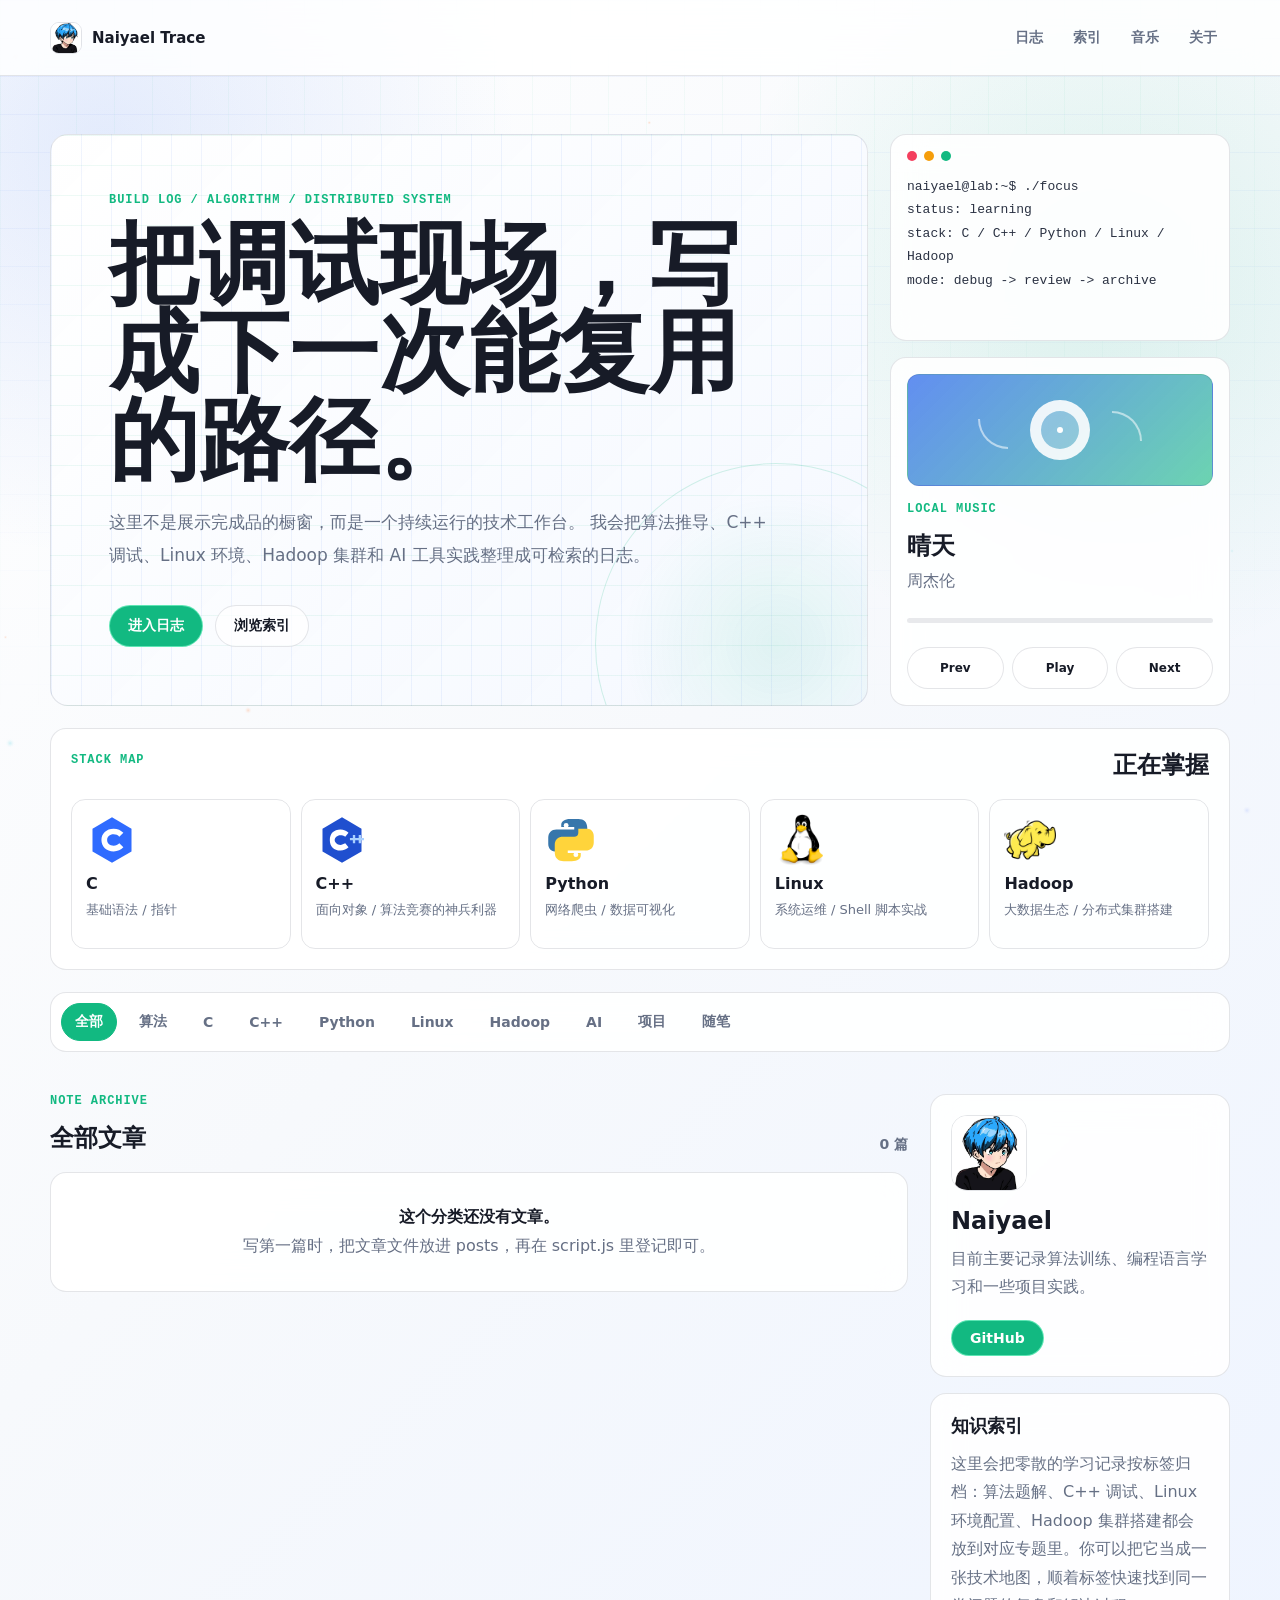
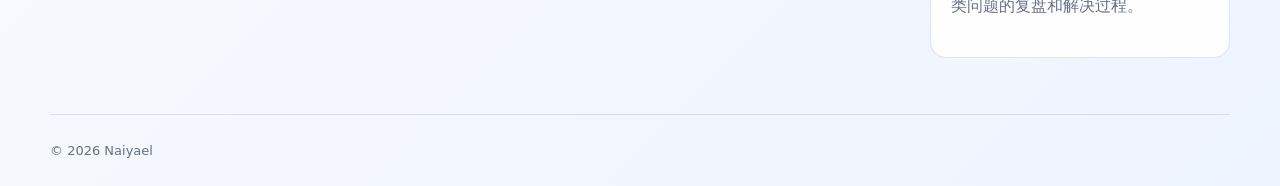
==== index.html @ a2247d0c "fix music player and restore icons" ====
<!doctype html>
<html lang="zh-CN">
  <head>
    <meta charset="UTF-8" />
    <meta name="viewport" content="width=device-width, initial-scale=1.0" />
    <meta
      name="description"
      content="Naiyael 的个人技术博客，记录算法、编程语言、AI 学习和项目实践。"
    />
    <title>Naiyael Trace | 算法与工程日志</title>
    <link
      rel="icon"
      type="image/svg+xml"
      href="data:image/svg+xml,%3Csvg xmlns='http://www.w3.org/2000/svg' viewBox='0 0 64 64'%3E%3Crect width='64' height='64' rx='14' fill='%230b1020'/%3E%3Ctext x='11' y='42' font-family='Consolas,monospace' font-size='28' font-weight='800' fill='%237cf7c8'%3E%26gt;_%3C/text%3E%3C/svg%3E"
    />
    <link rel="stylesheet" href="styles.css" />
  </head>
  <body>
    <canvas id="particle-canvas" aria-hidden="true"></canvas>

    <header class="site-header">
      <a class="brand" href="#" aria-label="回到首页">
        <img class="brand-avatar" src="assets/avatar.jpg" alt="Naiyael 头像" />
        <span>Naiyael Trace</span>
      </a>
      <nav class="site-nav" aria-label="主导航">
        <a href="#posts">日志</a>
        <a href="#topics">索引</a>
        <a href="#music">音乐</a>
        <a href="#about">关于</a>
      </nav>
    </header>

    <main class="page-shell">
      <section class="hero-lab" aria-labelledby="hero-title">
        <div class="hero-copy">
          <p class="eyebrow">BUILD LOG / ALGORITHM / DISTRIBUTED SYSTEM</p>
          <h1 id="hero-title">把调试现场，写成下一次能复用的路径。</h1>
          <p>
            这里不是展示完成品的橱窗，而是一个持续运行的技术工作台。
            我会把算法推导、C++ 调试、Linux 环境、Hadoop 集群和 AI 工具实践整理成可检索的日志。
          </p>
          <div class="hero-actions">
            <a href="#posts">进入日志</a>
            <a href="#topics">浏览索引</a>
          </div>
        </div>

        <aside class="hero-widgets" aria-label="首页控制台">
          <section class="terminal-card" aria-label="系统状态">
            <div class="terminal-bar">
              <span></span><span></span><span></span>
            </div>
            <pre><code>naiyael@lab:~$ ./focus
status: learning
stack: C / C++ / Python / Linux / Hadoop
mode: debug -&gt; review -&gt; archive</code></pre>
          </section>

          <section class="music-card" id="music" aria-labelledby="music-title">
            <div class="music-cover">
              <span class="disc"></span>
              <span class="wave wave-a"></span>
              <span class="wave wave-b"></span>
            </div>
            <div class="music-info">
              <p class="eyebrow">Local Music</p>
              <h2 id="music-title">还没有添加音乐</h2>
              <p id="music-artist">把 mp3 放进 music 文件夹后就能播放。</p>
            </div>
            <div class="music-progress" aria-hidden="true">
              <span id="music-progress-bar"></span>
            </div>
            <div class="music-controls" aria-label="音乐控制">
              <button type="button" id="prev-track" aria-label="上一首">Prev</button>
              <button type="button" id="toggle-play" aria-label="播放或暂停">Play</button>
              <button type="button" id="next-track" aria-label="下一首">Next</button>
            </div>
            <audio id="audio-player" preload="metadata"></audio>
          </section>
        </aside>
      </section>

      <section class="skill-panel" aria-label="正在掌握的技术栈">
        <div class="section-heading">
          <p class="eyebrow">STACK MAP</p>
          <h2>正在掌握</h2>
        </div>
        <div class="skill-grid">
          <article>
            <img src="assets/icons/c.svg" alt="" />
            <strong>C</strong>
            <span>基础语法 / 指针</span>
          </article>
          <article>
            <img src="assets/icons/cpp.svg" alt="" />
            <strong>C++</strong>
            <span>面向对象 / 算法竞赛的神兵利器</span>
          </article>
          <article>
            <img src="assets/icons/python.svg" alt="" />
            <strong>Python</strong>
            <span>网络爬虫 / 数据可视化</span>
          </article>
          <article>
            <img src="assets/icons/linux.png" alt="" />
            <strong>Linux</strong>
            <span>系统运维 / Shell 脚本实战</span>
          </article>
          <article>
            <img src="assets/icons/hadoop.png" alt="" />
            <strong>Hadoop</strong>
            <span>大数据生态 / 分布式集群搭建</span>
          </article>
        </div>
      </section>

      <section class="topic-strip" id="topics" aria-label="文章分类">
        <button class="topic-pill is-active" type="button" data-filter="all">全部</button>
        <button class="topic-pill" type="button" data-filter="算法">算法</button>
        <button class="topic-pill" type="button" data-filter="C">C</button>
        <button class="topic-pill" type="button" data-filter="C++">C++</button>
        <button class="topic-pill" type="button" data-filter="Python">Python</button>
        <button class="topic-pill" type="button" data-filter="Linux">Linux</button>
        <button class="topic-pill" type="button" data-filter="Hadoop">Hadoop</button>
        <button class="topic-pill" type="button" data-filter="AI">AI</button>
        <button class="topic-pill" type="button" data-filter="项目">项目</button>
        <button class="topic-pill" type="button" data-filter="随笔">随笔</button>
      </section>

      <div class="content-layout">
        <section class="post-section" id="posts" aria-labelledby="posts-title">
          <div class="section-title">
            <div>
              <p class="eyebrow">NOTE ARCHIVE</p>
              <h2 id="posts-title">全部文章</h2>
            </div>
            <span id="post-count">0 篇</span>
          </div>

          <div class="post-grid" id="post-grid"></div>
          <div class="empty-state" id="empty-state" hidden>
            <strong>这个分类还没有文章。</strong>
            <span>写第一篇时，把文章文件放进 posts，再在 script.js 里登记即可。</span>
          </div>
        </section>

        <aside class="sidebar" id="about">
          <section class="profile-card">
            <img class="avatar" src="assets/avatar.jpg" alt="Naiyael 头像" />
            <h2>Naiyael</h2>
            <p>目前主要记录算法训练、编程语言学习和一些项目实践。</p>
            <a href="https://github.com/Naiyael" target="_blank" rel="noreferrer">GitHub</a>
          </section>

          <section class="side-card">
            <h2>知识索引</h2>
            <p>这里会把零散的学习记录按标签归档：算法题解、C++ 调试、Linux 环境配置、Hadoop 集群搭建都会放到对应专题里。你可以把它当成一张技术地图，顺着标签快速找到同一类问题的复盘和解决过程。</p>
          </section>
        </aside>
      </div>
    </main>

    <footer class="site-footer">
      <span>© 2026 Naiyael</span>
    </footer>

    <script src="script.js"></script>
  </body>
</html>
---- styles.css ----
:root {
  color-scheme: light;
  --bg: #f7f9fc;
  --panel: rgba(255, 255, 255, 0.9);
  --panel-2: #ffffff;
  --text: #171b27;
  --muted: #667085;
  --line: rgba(34, 45, 68, 0.12);
  --green: #12b981;
  --blue: #2563eb;
  --orange: #f59e0b;
  --rose: #f43f5e;
  font-family: Inter, ui-sans-serif, system-ui, -apple-system, BlinkMacSystemFont, "Segoe UI", "Microsoft YaHei", sans-serif;
}

* { box-sizing: border-box; }
html { scroll-behavior: smooth; }

body {
  min-height: 100vh;
  margin: 0;
  color: var(--text);
  background: radial-gradient(circle at 8% 8%, rgba(37, 99, 235, 0.12), transparent 26rem), radial-gradient(circle at 86% 16%, rgba(18, 185, 129, 0.12), transparent 24rem), linear-gradient(135deg, #ffffff 0%, #f7f9fc 46%, #eef4ff 100%);
  overflow-x: hidden;
}

body::before {
  position: fixed;
  inset: 0;
  z-index: -2;
  content: "";
  background-image: linear-gradient(rgba(37, 99, 235, 0.055) 1px, transparent 1px), linear-gradient(90deg, rgba(18, 185, 129, 0.045) 1px, transparent 1px);
  background-size: 38px 38px;
  mask-image: linear-gradient(to bottom, #000, transparent 82%);
  pointer-events: none;
}

a { color: inherit; text-decoration: none; }
button { font: inherit; }

#particle-canvas {
  position: fixed; inset: 0; z-index: -1; width: 100%; height: 100%;
  pointer-events: none; opacity: 0.55;
}

.page-shell, .site-footer { width: min(1180px, calc(100% - 32px)); margin-inline: auto; }

.site-header {
  position: sticky; top: 0; z-index: 10; display: flex; min-height: 76px;
  align-items: center; justify-content: space-between; width: 100%;
  padding-inline: max(16px, calc((100vw - 1180px) / 2));
  border-bottom: 1px solid var(--line);
  background: rgba(255, 255, 255, 0.82); backdrop-filter: blur(18px);
}

.brand, .site-nav { display: flex; align-items: center; }
.brand { gap: 10px; color: var(--text); font-size: 15px; font-weight: 800; }
.brand-avatar { width: 32px; height: 32px; border: 1px solid var(--line); border-radius: 9px; object-fit: cover; }
.site-nav { gap: 4px; }
.site-nav a {
  border: 1px solid transparent; border-radius: 999px; padding: 8px 12px;
  color: var(--muted); font-size: 14px; font-weight: 700;
}
.site-nav a:hover { color: var(--text); border-color: var(--line); background: rgba(37, 99, 235, 0.06); }

.hero-lab {
  display: grid; grid-template-columns: minmax(0, 1fr) 340px; gap: 22px;
  align-items: stretch; padding-top: 58px;
}

.hero-copy {
  position: relative; min-height: 520px; border: 1px solid var(--line);
  border-radius: 18px; padding: 58px; overflow: hidden;
  background: linear-gradient(rgba(18, 185, 129, 0.075) 1px, transparent 1px), linear-gradient(90deg, rgba(37, 99, 235, 0.065) 1px, transparent 1px), linear-gradient(135deg, rgba(255, 255, 255, 0.98), rgba(244, 248, 255, 0.94));
  background-size: 30px 30px, 30px 30px, auto;
}

.hero-copy::after {
  position: absolute; right: -90px; bottom: -120px; width: 360px; height: 360px;
  content: ""; border: 1px solid rgba(18, 185, 129, 0.18); border-radius: 50%;
  background: radial-gradient(circle, rgba(18, 185, 129, 0.1), transparent 60%);
}
.hero-copy > * { position: relative; z-index: 1; }

.eyebrow, .section-kicker {
  margin: 0 0 14px; color: var(--green);
  font-family: "SFMono-Regular", Consolas, "Liberation Mono", monospace;
  font-size: 12px; font-weight: 800; letter-spacing: 0.08em; text-transform: uppercase;
}

h1, h2, h3, p { margin-top: 0; }

h1 {
  max-width: 760px; margin-bottom: 22px; font-size: clamp(48px, 7vw, 90px);
  font-weight: 900; line-height: 0.98; letter-spacing: 0;
}
h2 { margin-bottom: 0; font-size: 24px; font-weight: 850; }
h3 { margin-bottom: 10px; font-size: 20px; }

.hero-copy p:not(.eyebrow) { max-width: 680px; color: var(--muted); font-size: 17px; line-height: 1.9; }

.hero-actions { display: flex; flex-wrap: wrap; gap: 12px; margin-top: 34px; }

.hero-actions a, .profile-card a, .read-link {
  display: inline-flex; min-height: 42px; align-items: center; justify-content: center;
  border: 1px solid rgba(124, 247, 200, 0.72); border-radius: 999px; padding: 0 18px;
  color: #ffffff; background: var(--green); font-size: 14px; font-weight: 900;
}
.hero-actions a + a { color: var(--text); border-color: var(--line); background: rgba(255, 255, 255, 0.72); }

.hero-widgets { display: grid; gap: 16px; }

.terminal-card, .music-card, .skill-panel, .topic-strip, .profile-card, .side-card, .post-card, .empty-state {
  border: 1px solid var(--line); border-radius: 16px; background: var(--panel); backdrop-filter: blur(16px);
}

.terminal-card { padding: 16px; }
.terminal-bar { display: flex; gap: 7px; margin-bottom: 14px; }
.terminal-bar span { width: 10px; height: 10px; border-radius: 50%; background: var(--rose); }
.terminal-bar span:nth-child(2) { background: var(--orange); }
.terminal-bar span:nth-child(3) { background: var(--green); }
.terminal-card pre { margin: 0; color: #2a3142; font-family: "SFMono-Regular", Consolas, "Liberation Mono", monospace; font-size: 13px; line-height: 1.8; white-space: pre-wrap; }

.music-card { display: grid; padding: 16px; }
.music-cover {
  position: relative; display: grid; min-height: 104px; place-items: center;
  border: 1px solid var(--line); border-radius: 12px; overflow: hidden;
  background: linear-gradient(135deg, rgba(37, 99, 235, 0.72), rgba(18, 185, 129, 0.62)), linear-gradient(rgba(255, 255, 255, 0.18) 1px, transparent 1px), linear-gradient(90deg, rgba(255, 255, 255, 0.18) 1px, transparent 1px);
  background-size: auto, 20px 20px, 20px 20px;
}
.disc { position: relative; width: 60px; height: 60px; border: 11px solid rgba(255, 255, 255, 0.86); border-radius: 50%; background: rgba(255, 255, 255, 0.26); }
.disc::after { position: absolute; inset: 16px; content: ""; border-radius: 50%; background: #fff; }
.wave { position: absolute; width: 30px; height: 30px; border: 2px solid rgba(255, 255, 255, 0.54); border-left: 0; border-bottom: 0; border-radius: 0 30px 0 0; }
.wave-a { right: 70px; top: 36px; }
.wave-b { left: 70px; bottom: 36px; transform: rotate(180deg); }
.music-info { padding-top: 16px; }
.music-info h2 { margin-bottom: 6px; }
.music-info p:last-child { margin-bottom: 0; color: var(--muted); line-height: 1.65; }
.music-progress { height: 5px; margin: 16px 0; border-radius: 999px; background: rgba(34, 45, 68, 0.1); overflow: hidden; }
.music-progress span { display: block; width: 0; height: 100%; border-radius: inherit; background: var(--green); }
.music-controls { display: grid; grid-template-columns: repeat(3, 1fr); gap: 8px; }
.music-controls button { min-height: 34px; border: 1px solid var(--line); border-radius: 999px; color: var(--text); background: rgba(255, 255, 255, 0.75); cursor: pointer; font-size: 12px; font-weight: 800; }
.music-controls button:hover:not(:disabled) { border-color: var(--green); }
.music-controls button:disabled { cursor: not-allowed; opacity: 0.42; }

.skill-panel { margin-top: 22px; padding: 20px; }
.section-heading, .section-title { display: flex; align-items: end; justify-content: space-between; gap: 16px; margin-bottom: 18px; }
.skill-grid { display: grid; grid-template-columns: repeat(5, minmax(0, 1fr)); gap: 10px; }
.skill-grid article { display: grid; min-height: 150px; grid-template-rows: 52px auto 1fr; gap: 8px; border: 1px solid var(--line); border-radius: 14px; padding: 14px; background: rgba(255, 255, 255, 0.78); }
.skill-grid img { width: 52px; height: 52px; object-fit: contain; }
.skill-grid strong { font-size: 16px; }
.skill-grid span { color: var(--muted); font-size: 13px; line-height: 1.45; }

.topic-strip { display: flex; gap: 8px; align-items: center; margin-top: 22px; padding: 10px; overflow-x: auto; }
.topic-pill { flex: 0 0 auto; border: 1px solid transparent; border-radius: 999px; padding: 9px 13px; color: var(--muted); background: transparent; cursor: pointer; font-size: 14px; font-weight: 800; }
.topic-pill:hover { color: var(--text); border-color: var(--line); }
.topic-pill.is-active { color: #ffffff; border-color: var(--green); background: var(--green); }

.content-layout { display: grid; grid-template-columns: minmax(0, 1fr) 300px; gap: 22px; align-items: start; margin-top: 42px; }
.section-title span { color: var(--muted); font-size: 14px; font-weight: 700; }
.post-grid { display: grid; grid-template-columns: repeat(2, minmax(0, 1fr)); gap: 16px; }
.post-card { overflow: hidden; }
.post-cover { min-height: 156px; border-bottom: 1px solid var(--line); padding: 20px; color: #fff; background: linear-gradient(135deg, rgba(8, 10, 18, 0.14), rgba(8, 10, 18, 0.48)), var(--cover); }
.post-cover span { display: inline-flex; border: 1px solid rgba(255, 255, 255, 0.34); border-radius: 999px; padding: 5px 9px; background: rgba(0, 0, 0, 0.24); font-size: 12px; font-weight: 800; }
.post-body { padding: 20px; }
.post-meta { display: flex; flex-wrap: wrap; gap: 8px 12px; margin-bottom: 10px; color: var(--muted); font-size: 12px; font-weight: 700; }
.post-body p { margin-bottom: 16px; color: var(--muted); line-height: 1.75; }
.tag-list { display: flex; flex-wrap: wrap; gap: 6px; }
.tag { border: 1px solid var(--line); border-radius: 999px; padding: 4px 8px; color: #384154; background: rgba(255, 255, 255, 0.78); font-size: 12px; font-weight: 700; }
.read-link { min-height: 34px; margin-top: 16px; font-size: 13px; }
.empty-state { display: grid; gap: 8px; padding: 34px; color: var(--muted); text-align: center; }
.empty-state strong { color: var(--text); }

.sidebar { display: grid; gap: 16px; position: sticky; top: 92px; }
.profile-card, .side-card { padding: 20px; }
.profile-card { display: grid; justify-items: start; text-align: left; }
.avatar { width: 76px; height: 76px; margin-bottom: 16px; border: 1px solid var(--line); border-radius: 16px; object-fit: cover; }
.profile-card h2 { margin-bottom: 10px; }
.profile-card p, .side-card p { color: var(--muted); line-height: 1.78; }
.profile-card a { min-height: 36px; margin-top: 2px; }
.side-card h2 { margin-bottom: 12px; font-size: 18px; }

<<<<<<< Updated upstream
.wave {
  position: absolute;
  width: 30px;
  height: 30px;
  border: 2px solid rgba(255, 255, 255, 0.54);
  border-left: 0;
  border-bottom: 0;
  border-radius: 0 30px 0 0;
}

.wave-a {
  right: 70px;
  top: 36px;
}

.wave-b {
  left: 70px;
  bottom: 36px;
  transform: rotate(180deg);
}

.music-info {
  padding-top: 16px;
}

.music-info h2 {
  margin-bottom: 6px;
}

.music-info p:last-child {
  margin-bottom: 0;
  color: var(--muted);
  line-height: 1.65;
}

.music-progress {
  height: 5px;
  margin: 16px 0;
  border-radius: 999px;
  background: rgba(34, 45, 68, 0.1);
  overflow: hidden;
}

.music-progress span {
  display: block;
  width: 0;
  height: 100%;
  border-radius: inherit;
  background: var(--green);
}

.music-controls {
  display: grid;
  grid-template-columns: repeat(3, 1fr);
  gap: 8px;
}

.music-controls button {
  min-height: 34px;
  border: 1px solid var(--line);
  border-radius: 999px;
  color: var(--text);
  background: rgba(255, 255, 255, 0.75);
  cursor: pointer;
  font-size: 12px;
  font-weight: 800;
}

.music-controls button:hover:not(:disabled) {
  border-color: var(--green);
  background: rgba(18, 185, 129, 0.08);
}

.music-controls button:disabled {
  cursor: not-allowed;
  opacity: 0.42;
}

.skill-panel {
  margin-top: 22px;
  padding: 20px;
}

.section-heading,
.section-title {
  display: flex;
  align-items: end;
  justify-content: space-between;
  gap: 16px;
  margin-bottom: 18px;
}

.skill-grid {
  display: grid;
  grid-template-columns: repeat(5, minmax(0, 1fr));
  gap: 10px;
}

.skill-grid article {
  display: grid;
  min-height: 150px;
  grid-template-rows: 52px auto 1fr;
  gap: 8px;
  border: 1px solid var(--line);
  border-radius: 14px;
  padding: 14px;
  background: var(--post-bg);
  transition: transform 0.25s ease, box-shadow 0.25s ease, background 0.35s ease;
}

.skill-grid article:hover {
  transform: translateY(-3px);
  box-shadow: 0 6px 20px rgba(0, 0, 0, 0.08);
}

.skill-grid img {
  width: 52px;
  height: 52px;
  object-fit: contain;
}

.skill-grid strong {
  font-size: 16px;
}

.skill-grid span {
  color: var(--muted);
  font-size: 13px;
  line-height: 1.45;
}

.topic-strip {
  display: flex;
  gap: 8px;
  align-items: center;
  margin-top: 22px;
  padding: 10px;
  overflow-x: auto;
}

.topic-pill {
  flex: 0 0 auto;
  border: 1px solid transparent;
  border-radius: 999px;
  padding: 9px 13px;
  color: var(--muted);
  background: transparent;
  cursor: pointer;
  font-size: 14px;
  font-weight: 800;
}

.topic-pill:hover {
  color: var(--text);
  border-color: var(--line);
}

.topic-pill.is-active {
  color: #ffffff;
  border-color: var(--green);
  background: var(--green);
}

.content-layout {
  display: grid;
  grid-template-columns: minmax(0, 1fr) 300px;
  gap: 22px;
  align-items: start;
  margin-top: 42px;
}

.section-title span {
  color: var(--muted);
  font-size: 14px;
  font-weight: 700;
}

.post-grid {
  display: grid;
  grid-template-columns: repeat(2, minmax(0, 1fr));
  gap: 16px;
}

.post-card {
  overflow: hidden;
  transition: transform 0.3s ease, box-shadow 0.3s ease;
}

.post-card:hover {
  transform: translateY(-4px);
  box-shadow: 0 10px 30px rgba(0, 0, 0, 0.1);
}

.post-cover {
  min-height: 156px;
  border-bottom: 1px solid var(--line);
  padding: 20px;
  color: #fff;
  background:
    linear-gradient(135deg, rgba(8, 10, 18, 0.14), rgba(8, 10, 18, 0.48)),
    var(--cover);
}

.post-cover span {
  display: inline-flex;
  border: 1px solid rgba(255, 255, 255, 0.34);
  border-radius: 999px;
  padding: 5px 9px;
  background: rgba(0, 0, 0, 0.24);
  font-size: 12px;
  font-weight: 800;
}

.post-body {
  padding: 20px;
}

.post-meta {
  display: flex;
  flex-wrap: wrap;
  gap: 8px 12px;
  margin-bottom: 10px;
  color: var(--muted);
  font-size: 12px;
  font-weight: 700;
}

.post-body p {
  margin-bottom: 16px;
  color: var(--muted);
  line-height: 1.75;
}

.tag-list {
  display: flex;
  flex-wrap: wrap;
  gap: 6px;
}

.tag {
  border: 1px solid var(--line);
  border-radius: 999px;
  padding: 4px 8px;
  color: var(--tag-color);
  background: var(--post-bg);
  font-size: 12px;
  font-weight: 700;
  transition: background 0.35s ease, color 0.3s ease;
}

.read-link {
  min-height: 34px;
  margin-top: 16px;
  font-size: 13px;
}

.empty-state {
  display: grid;
  gap: 8px;
  padding: 34px;
  color: var(--muted);
  text-align: center;
}

.empty-state strong {
  color: var(--text);
}

.sidebar {
  display: grid;
  gap: 16px;
  position: sticky;
  top: 92px;
}

.profile-card,
.side-card {
  padding: 20px;
}

.profile-card {
  display: grid;
  justify-items: start;
  text-align: left;
}

.avatar {
  width: 76px;
  height: 76px;
  margin-bottom: 16px;
  border: 1px solid var(--line);
  border-radius: 16px;
  object-fit: cover;
}

.profile-card h2 {
  margin-bottom: 10px;
}

.profile-card p,
.side-card p {
  color: var(--muted);
  line-height: 1.78;
}

.profile-card a {
  min-height: 36px;
  margin-top: 2px;
}

.side-card h2 {
  margin-bottom: 12px;
  font-size: 18px;
}

.site-footer {
  border-top: 1px solid var(--line);
  margin-top: 56px;
  padding: 28px 0;
  color: var(--muted);
  font-size: 13px;
}

/* Fade-in on scroll */
.fade-section {
  opacity: 0;
  transform: translateY(24px);
  transition: opacity 0.6s ease, transform 0.6s ease;
}

.fade-section.is-visible {
  opacity: 1;
  transform: translateY(0);
}

/* Music time display */
.music-time {
  display: flex;
  justify-content: space-between;
  margin-top: 4px;
  color: var(--muted);
  font-family: "SFMono-Regular", Consolas, "Liberation Mono", monospace;
  font-size: 11px;
  font-weight: 700;
}
=======
.site-footer { border-top: 1px solid var(--line); margin-top: 56px; padding: 28px 0; color: var(--muted); font-size: 13px; }
>>>>>>> Stashed changes

@media (max-width: 1040px) {
  .hero-lab, .content-layout { grid-template-columns: 1fr; }
  .skill-grid { grid-template-columns: repeat(3, minmax(0, 1fr)); }
  .sidebar { position: static; }
}

@media (max-width: 720px) {
  .site-header { align-items: flex-start; flex-direction: column; gap: 12px; padding: 14px 0; }
  .site-nav { width: 100%; overflow-x: auto; }
  .hero-lab { padding-top: 34px; }
  .hero-copy { min-height: auto; padding: 32px 24px; }
  h1 { font-size: 42px; }
  .hero-actions a { width: 100%; }
  .skill-grid, .post-grid { grid-template-columns: 1fr; }
}

@media (max-width: 520px) {
  .page-shell, .site-footer { width: min(100% - 24px, 1180px); }
  .site-header { width: 100%; padding-inline: 12px; }
  h1 { font-size: 36px; }
  .music-controls { grid-template-columns: 1fr; }
  .section-heading, .section-title { align-items: flex-start; flex-direction: column; }
}
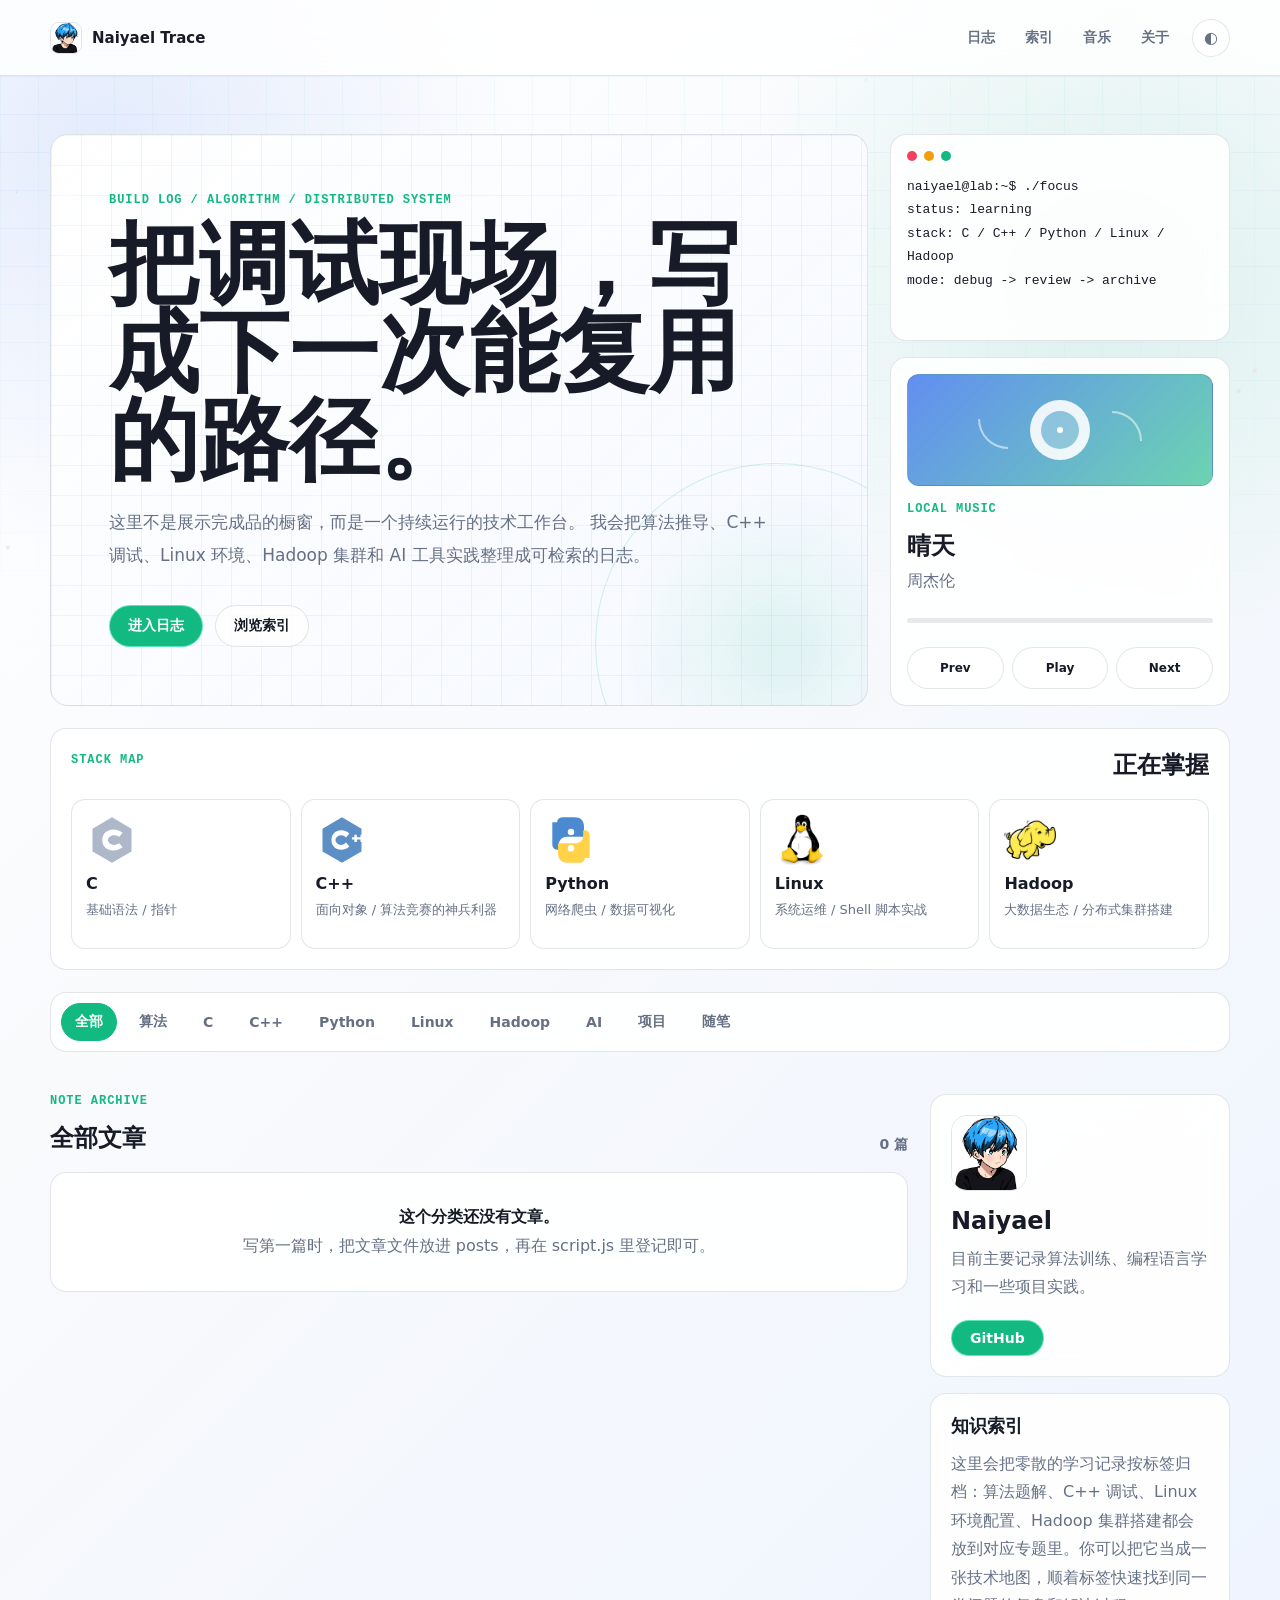
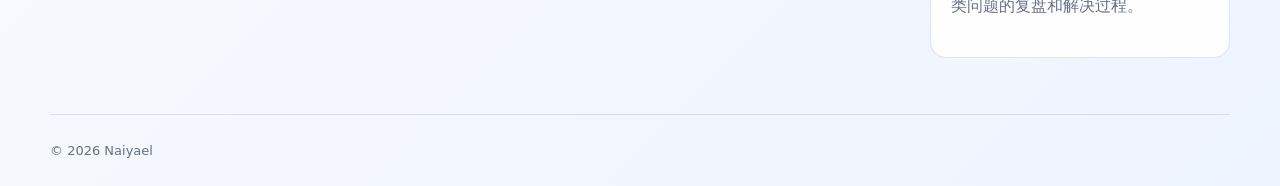
==== commit 83b945d3: "add theme toggle and update language icons" ====
--- a/index.html
+++ b/index.html
@@ -28,6 +28,9 @@
         <a href="#topics">索引</a>
         <a href="#music">音乐</a>
         <a href="#about">关于</a>
+        <button class="theme-switch" type="button" id="theme-toggle" aria-label="切换深浅色主题">
+          ◐
+        </button>
       </nav>
     </header>
 
--- a/styles.css
+++ b/styles.css
@@ -10,18 +10,49 @@
   --blue: #2563eb;
   --orange: #f59e0b;
   --rose: #f43f5e;
-  font-family: Inter, ui-sans-serif, system-ui, -apple-system, BlinkMacSystemFont, "Segoe UI", "Microsoft YaHei", sans-serif;
-}
-
-* { box-sizing: border-box; }
-html { scroll-behavior: smooth; }
+  font-family:
+    Inter, ui-sans-serif, system-ui, -apple-system, BlinkMacSystemFont,
+    "Segoe UI", "Microsoft YaHei", sans-serif;
+}
+
+:root[data-theme="dark"] {
+  color-scheme: dark;
+  --bg: #070a12;
+  --panel: rgba(15, 20, 36, 0.9);
+  --panel-2: #101526;
+  --text: #f7fbff;
+  --muted: #8d98ac;
+  --line: rgba(255, 255, 255, 0.12);
+  --green: #7cf7c8;
+  --blue: #69a7ff;
+  --orange: #ffb86b;
+  --rose: #ff7aa8;
+}
+
+* {
+  box-sizing: border-box;
+}
+
+html {
+  scroll-behavior: smooth;
+}
 
 body {
   min-height: 100vh;
   margin: 0;
   color: var(--text);
-  background: radial-gradient(circle at 8% 8%, rgba(37, 99, 235, 0.12), transparent 26rem), radial-gradient(circle at 86% 16%, rgba(18, 185, 129, 0.12), transparent 24rem), linear-gradient(135deg, #ffffff 0%, #f7f9fc 46%, #eef4ff 100%);
+  background:
+    radial-gradient(circle at 8% 8%, rgba(37, 99, 235, 0.12), transparent 26rem),
+    radial-gradient(circle at 86% 16%, rgba(18, 185, 129, 0.12), transparent 24rem),
+    linear-gradient(135deg, #ffffff 0%, #f7f9fc 46%, #eef4ff 100%);
   overflow-x: hidden;
+}
+
+:root[data-theme="dark"] body {
+  background:
+    radial-gradient(circle at 10% 8%, rgba(105, 167, 255, 0.16), transparent 26rem),
+    radial-gradient(circle at 86% 18%, rgba(124, 247, 200, 0.12), transparent 24rem),
+    linear-gradient(135deg, #070912 0%, #0c1020 48%, #101220 100%);
 }
 
 body::before {
@@ -29,158 +60,333 @@
   inset: 0;
   z-index: -2;
   content: "";
-  background-image: linear-gradient(rgba(37, 99, 235, 0.055) 1px, transparent 1px), linear-gradient(90deg, rgba(18, 185, 129, 0.045) 1px, transparent 1px);
+  background-image:
+    linear-gradient(rgba(37, 99, 235, 0.055) 1px, transparent 1px),
+    linear-gradient(90deg, rgba(18, 185, 129, 0.045) 1px, transparent 1px);
   background-size: 38px 38px;
   mask-image: linear-gradient(to bottom, #000, transparent 82%);
   pointer-events: none;
 }
 
-a { color: inherit; text-decoration: none; }
-button { font: inherit; }
+:root[data-theme="dark"] body::before {
+  background-image:
+    linear-gradient(rgba(255, 255, 255, 0.035) 1px, transparent 1px),
+    linear-gradient(90deg, rgba(255, 255, 255, 0.035) 1px, transparent 1px);
+}
+
+a {
+  color: inherit;
+  text-decoration: none;
+}
+
+button {
+  font: inherit;
+}
 
 #particle-canvas {
-  position: fixed; inset: 0; z-index: -1; width: 100%; height: 100%;
-  pointer-events: none; opacity: 0.55;
-}
-
-.page-shell, .site-footer { width: min(1180px, calc(100% - 32px)); margin-inline: auto; }
+  position: fixed;
+  inset: 0;
+  z-index: -1;
+  width: 100%;
+  height: 100%;
+  pointer-events: none;
+  opacity: 0.55;
+}
+
+.page-shell,
+.site-footer {
+  width: min(1180px, calc(100% - 32px));
+  margin-inline: auto;
+}
 
 .site-header {
-  position: sticky; top: 0; z-index: 10; display: flex; min-height: 76px;
-  align-items: center; justify-content: space-between; width: 100%;
+  position: sticky;
+  top: 0;
+  z-index: 10;
+  display: flex;
+  min-height: 76px;
+  align-items: center;
+  justify-content: space-between;
+  width: 100%;
   padding-inline: max(16px, calc((100vw - 1180px) / 2));
   border-bottom: 1px solid var(--line);
-  background: rgba(255, 255, 255, 0.82); backdrop-filter: blur(18px);
-}
-
-.brand, .site-nav { display: flex; align-items: center; }
-.brand { gap: 10px; color: var(--text); font-size: 15px; font-weight: 800; }
-.brand-avatar { width: 32px; height: 32px; border: 1px solid var(--line); border-radius: 9px; object-fit: cover; }
-.site-nav { gap: 4px; }
+  background: rgba(255, 255, 255, 0.82);
+  backdrop-filter: blur(18px);
+}
+
+:root[data-theme="dark"] .site-header {
+  background: rgba(8, 10, 18, 0.78);
+}
+
+.brand,
+.site-nav {
+  display: flex;
+  align-items: center;
+}
+
+.brand {
+  gap: 10px;
+  color: var(--text);
+  font-size: 15px;
+  font-weight: 800;
+}
+
+.brand-avatar {
+  width: 32px;
+  height: 32px;
+  border: 1px solid var(--line);
+  border-radius: 9px;
+  object-fit: cover;
+}
+
+.site-nav {
+  gap: 4px;
+}
+
 .site-nav a {
-  border: 1px solid transparent; border-radius: 999px; padding: 8px 12px;
-  color: var(--muted); font-size: 14px; font-weight: 700;
-}
-.site-nav a:hover { color: var(--text); border-color: var(--line); background: rgba(37, 99, 235, 0.06); }
+  border: 1px solid transparent;
+  border-radius: 999px;
+  padding: 8px 12px;
+  color: var(--muted);
+  font-size: 14px;
+  font-weight: 700;
+}
+
+.site-nav a:hover {
+  color: var(--text);
+  border-color: var(--line);
+  background: rgba(37, 99, 235, 0.06);
+}
+
+.theme-switch {
+  display: inline-flex;
+  align-items: center;
+  justify-content: center;
+  min-width: 38px;
+  height: 38px;
+  margin-left: 6px;
+  border: 1px solid var(--line);
+  border-radius: 999px;
+  background: rgba(255, 255, 255, 0.72);
+  color: var(--muted);
+  cursor: pointer;
+}
+
+.theme-switch:hover {
+  color: var(--text);
+  border-color: var(--blue);
+}
 
 .hero-lab {
-  display: grid; grid-template-columns: minmax(0, 1fr) 340px; gap: 22px;
-  align-items: stretch; padding-top: 58px;
+  display: grid;
+  grid-template-columns: minmax(0, 1fr) 340px;
+  gap: 22px;
+  align-items: stretch;
+  padding-top: 58px;
 }
 
 .hero-copy {
-  position: relative; min-height: 520px; border: 1px solid var(--line);
-  border-radius: 18px; padding: 58px; overflow: hidden;
-  background: linear-gradient(rgba(18, 185, 129, 0.075) 1px, transparent 1px), linear-gradient(90deg, rgba(37, 99, 235, 0.065) 1px, transparent 1px), linear-gradient(135deg, rgba(255, 255, 255, 0.98), rgba(244, 248, 255, 0.94));
+  position: relative;
+  min-height: 520px;
+  border: 1px solid var(--line);
+  border-radius: 18px;
+  padding: 58px;
+  overflow: hidden;
+  background:
+    linear-gradient(rgba(18, 185, 129, 0.075) 1px, transparent 1px),
+    linear-gradient(90deg, rgba(37, 99, 235, 0.065) 1px, transparent 1px),
+    linear-gradient(135deg, rgba(255, 255, 255, 0.98), rgba(244, 248, 255, 0.94));
   background-size: 30px 30px, 30px 30px, auto;
 }
 
+:root[data-theme="dark"] .hero-copy {
+  background:
+    linear-gradient(rgba(18, 185, 129, 0.075) 1px, transparent 1px),
+    linear-gradient(90deg, rgba(37, 99, 235, 0.065) 1px, transparent 1px),
+    linear-gradient(135deg, rgba(255, 255, 255, 0.04), rgba(17, 23, 41, 0.94));
+}
+
 .hero-copy::after {
-  position: absolute; right: -90px; bottom: -120px; width: 360px; height: 360px;
-  content: ""; border: 1px solid rgba(18, 185, 129, 0.18); border-radius: 50%;
+  position: absolute;
+  right: -90px;
+  bottom: -120px;
+  width: 360px;
+  height: 360px;
+  content: "";
+  border: 1px solid rgba(18, 185, 129, 0.18);
+  border-radius: 50%;
   background: radial-gradient(circle, rgba(18, 185, 129, 0.1), transparent 60%);
 }
-.hero-copy > * { position: relative; z-index: 1; }
-
-.eyebrow, .section-kicker {
-  margin: 0 0 14px; color: var(--green);
+
+.hero-copy > * {
+  position: relative;
+  z-index: 1;
+}
+
+.eyebrow,
+.section-kicker {
+  margin: 0 0 14px;
+  color: var(--green);
   font-family: "SFMono-Regular", Consolas, "Liberation Mono", monospace;
-  font-size: 12px; font-weight: 800; letter-spacing: 0.08em; text-transform: uppercase;
-}
-
-h1, h2, h3, p { margin-top: 0; }
+  font-size: 12px;
+  font-weight: 800;
+  letter-spacing: 0.08em;
+  text-transform: uppercase;
+}
+
+h1,
+h2,
+h3,
+p {
+  margin-top: 0;
+}
 
 h1 {
-  max-width: 760px; margin-bottom: 22px; font-size: clamp(48px, 7vw, 90px);
-  font-weight: 900; line-height: 0.98; letter-spacing: 0;
-}
-h2 { margin-bottom: 0; font-size: 24px; font-weight: 850; }
-h3 { margin-bottom: 10px; font-size: 20px; }
-
-.hero-copy p:not(.eyebrow) { max-width: 680px; color: var(--muted); font-size: 17px; line-height: 1.9; }
-
-.hero-actions { display: flex; flex-wrap: wrap; gap: 12px; margin-top: 34px; }
-
-.hero-actions a, .profile-card a, .read-link {
-  display: inline-flex; min-height: 42px; align-items: center; justify-content: center;
-  border: 1px solid rgba(124, 247, 200, 0.72); border-radius: 999px; padding: 0 18px;
-  color: #ffffff; background: var(--green); font-size: 14px; font-weight: 900;
-}
-.hero-actions a + a { color: var(--text); border-color: var(--line); background: rgba(255, 255, 255, 0.72); }
-
-.hero-widgets { display: grid; gap: 16px; }
-
-.terminal-card, .music-card, .skill-panel, .topic-strip, .profile-card, .side-card, .post-card, .empty-state {
-  border: 1px solid var(--line); border-radius: 16px; background: var(--panel); backdrop-filter: blur(16px);
-}
-
-.terminal-card { padding: 16px; }
-.terminal-bar { display: flex; gap: 7px; margin-bottom: 14px; }
-.terminal-bar span { width: 10px; height: 10px; border-radius: 50%; background: var(--rose); }
-.terminal-bar span:nth-child(2) { background: var(--orange); }
-.terminal-bar span:nth-child(3) { background: var(--green); }
-.terminal-card pre { margin: 0; color: #2a3142; font-family: "SFMono-Regular", Consolas, "Liberation Mono", monospace; font-size: 13px; line-height: 1.8; white-space: pre-wrap; }
-
-.music-card { display: grid; padding: 16px; }
+  max-width: 760px;
+  margin-bottom: 22px;
+  font-size: clamp(48px, 7vw, 90px);
+  font-weight: 900;
+  line-height: 0.98;
+  letter-spacing: 0;
+}
+
+h2 {
+  margin-bottom: 0;
+  font-size: 24px;
+  font-weight: 850;
+}
+
+h3 {
+  margin-bottom: 10px;
+  font-size: 20px;
+}
+
+.hero-copy p:not(.eyebrow) {
+  max-width: 680px;
+  color: var(--muted);
+  font-size: 17px;
+  line-height: 1.9;
+}
+
+.hero-actions {
+  display: flex;
+  flex-wrap: wrap;
+  gap: 12px;
+  margin-top: 34px;
+}
+
+.hero-actions a,
+.profile-card a,
+.read-link {
+  display: inline-flex;
+  min-height: 42px;
+  align-items: center;
+  justify-content: center;
+  border: 1px solid rgba(124, 247, 200, 0.72);
+  border-radius: 999px;
+  padding: 0 18px;
+  color: #ffffff;
+  background: var(--green);
+  font-size: 14px;
+  font-weight: 900;
+}
+
+.hero-actions a + a {
+  color: var(--text);
+  border-color: var(--line);
+  background: rgba(255, 255, 255, 0.72);
+}
+
+.hero-widgets {
+  display: grid;
+  gap: 16px;
+}
+
+.terminal-card,
+.music-card,
+.skill-panel,
+.topic-strip,
+.profile-card,
+.side-card,
+.post-card,
+.empty-state {
+  border: 1px solid var(--line);
+  border-radius: 16px;
+  background: var(--panel);
+  backdrop-filter: blur(16px);
+}
+
+.terminal-card {
+  padding: 16px;
+}
+
+.terminal-bar {
+  display: flex;
+  gap: 7px;
+  margin-bottom: 14px;
+}
+
+.terminal-bar span {
+  width: 10px;
+  height: 10px;
+  border-radius: 50%;
+  background: var(--rose);
+}
+
+.terminal-bar span:nth-child(2) {
+  background: var(--orange);
+}
+
+.terminal-bar span:nth-child(3) {
+  background: var(--green);
+}
+
+.terminal-card pre {
+  margin: 0;
+  color: var(--text);
+  font-family: "SFMono-Regular", Consolas, "Liberation Mono", monospace;
+  font-size: 13px;
+  line-height: 1.8;
+  white-space: pre-wrap;
+}
+
+.music-card {
+  display: grid;
+  padding: 16px;
+}
+
 .music-cover {
-  position: relative; display: grid; min-height: 104px; place-items: center;
-  border: 1px solid var(--line); border-radius: 12px; overflow: hidden;
-  background: linear-gradient(135deg, rgba(37, 99, 235, 0.72), rgba(18, 185, 129, 0.62)), linear-gradient(rgba(255, 255, 255, 0.18) 1px, transparent 1px), linear-gradient(90deg, rgba(255, 255, 255, 0.18) 1px, transparent 1px);
+  position: relative;
+  display: grid;
+  min-height: 104px;
+  place-items: center;
+  border: 1px solid var(--line);
+  border-radius: 12px;
+  overflow: hidden;
+  background:
+    linear-gradient(135deg, rgba(37, 99, 235, 0.72), rgba(18, 185, 129, 0.62)),
+    linear-gradient(rgba(255, 255, 255, 0.18) 1px, transparent 1px),
+    linear-gradient(90deg, rgba(255, 255, 255, 0.18) 1px, transparent 1px);
   background-size: auto, 20px 20px, 20px 20px;
 }
-.disc { position: relative; width: 60px; height: 60px; border: 11px solid rgba(255, 255, 255, 0.86); border-radius: 50%; background: rgba(255, 255, 255, 0.26); }
-.disc::after { position: absolute; inset: 16px; content: ""; border-radius: 50%; background: #fff; }
-.wave { position: absolute; width: 30px; height: 30px; border: 2px solid rgba(255, 255, 255, 0.54); border-left: 0; border-bottom: 0; border-radius: 0 30px 0 0; }
-.wave-a { right: 70px; top: 36px; }
-.wave-b { left: 70px; bottom: 36px; transform: rotate(180deg); }
-.music-info { padding-top: 16px; }
-.music-info h2 { margin-bottom: 6px; }
-.music-info p:last-child { margin-bottom: 0; color: var(--muted); line-height: 1.65; }
-.music-progress { height: 5px; margin: 16px 0; border-radius: 999px; background: rgba(34, 45, 68, 0.1); overflow: hidden; }
-.music-progress span { display: block; width: 0; height: 100%; border-radius: inherit; background: var(--green); }
-.music-controls { display: grid; grid-template-columns: repeat(3, 1fr); gap: 8px; }
-.music-controls button { min-height: 34px; border: 1px solid var(--line); border-radius: 999px; color: var(--text); background: rgba(255, 255, 255, 0.75); cursor: pointer; font-size: 12px; font-weight: 800; }
-.music-controls button:hover:not(:disabled) { border-color: var(--green); }
-.music-controls button:disabled { cursor: not-allowed; opacity: 0.42; }
-
-.skill-panel { margin-top: 22px; padding: 20px; }
-.section-heading, .section-title { display: flex; align-items: end; justify-content: space-between; gap: 16px; margin-bottom: 18px; }
-.skill-grid { display: grid; grid-template-columns: repeat(5, minmax(0, 1fr)); gap: 10px; }
-.skill-grid article { display: grid; min-height: 150px; grid-template-rows: 52px auto 1fr; gap: 8px; border: 1px solid var(--line); border-radius: 14px; padding: 14px; background: rgba(255, 255, 255, 0.78); }
-.skill-grid img { width: 52px; height: 52px; object-fit: contain; }
-.skill-grid strong { font-size: 16px; }
-.skill-grid span { color: var(--muted); font-size: 13px; line-height: 1.45; }
-
-.topic-strip { display: flex; gap: 8px; align-items: center; margin-top: 22px; padding: 10px; overflow-x: auto; }
-.topic-pill { flex: 0 0 auto; border: 1px solid transparent; border-radius: 999px; padding: 9px 13px; color: var(--muted); background: transparent; cursor: pointer; font-size: 14px; font-weight: 800; }
-.topic-pill:hover { color: var(--text); border-color: var(--line); }
-.topic-pill.is-active { color: #ffffff; border-color: var(--green); background: var(--green); }
-
-.content-layout { display: grid; grid-template-columns: minmax(0, 1fr) 300px; gap: 22px; align-items: start; margin-top: 42px; }
-.section-title span { color: var(--muted); font-size: 14px; font-weight: 700; }
-.post-grid { display: grid; grid-template-columns: repeat(2, minmax(0, 1fr)); gap: 16px; }
-.post-card { overflow: hidden; }
-.post-cover { min-height: 156px; border-bottom: 1px solid var(--line); padding: 20px; color: #fff; background: linear-gradient(135deg, rgba(8, 10, 18, 0.14), rgba(8, 10, 18, 0.48)), var(--cover); }
-.post-cover span { display: inline-flex; border: 1px solid rgba(255, 255, 255, 0.34); border-radius: 999px; padding: 5px 9px; background: rgba(0, 0, 0, 0.24); font-size: 12px; font-weight: 800; }
-.post-body { padding: 20px; }
-.post-meta { display: flex; flex-wrap: wrap; gap: 8px 12px; margin-bottom: 10px; color: var(--muted); font-size: 12px; font-weight: 700; }
-.post-body p { margin-bottom: 16px; color: var(--muted); line-height: 1.75; }
-.tag-list { display: flex; flex-wrap: wrap; gap: 6px; }
-.tag { border: 1px solid var(--line); border-radius: 999px; padding: 4px 8px; color: #384154; background: rgba(255, 255, 255, 0.78); font-size: 12px; font-weight: 700; }
-.read-link { min-height: 34px; margin-top: 16px; font-size: 13px; }
-.empty-state { display: grid; gap: 8px; padding: 34px; color: var(--muted); text-align: center; }
-.empty-state strong { color: var(--text); }
-
-.sidebar { display: grid; gap: 16px; position: sticky; top: 92px; }
-.profile-card, .side-card { padding: 20px; }
-.profile-card { display: grid; justify-items: start; text-align: left; }
-.avatar { width: 76px; height: 76px; margin-bottom: 16px; border: 1px solid var(--line); border-radius: 16px; object-fit: cover; }
-.profile-card h2 { margin-bottom: 10px; }
-.profile-card p, .side-card p { color: var(--muted); line-height: 1.78; }
-.profile-card a { min-height: 36px; margin-top: 2px; }
-.side-card h2 { margin-bottom: 12px; font-size: 18px; }
-
-<<<<<<< Updated upstream
+
+.disc {
+  position: relative;
+  width: 60px;
+  height: 60px;
+  border: 11px solid rgba(255, 255, 255, 0.86);
+  border-radius: 50%;
+  background: rgba(255, 255, 255, 0.26);
+}
+
+.disc::after {
+  position: absolute;
+  inset: 16px;
+  content: "";
+  border-radius: 50%;
+  background: #fff;
+}
+
 .wave {
   position: absolute;
   width: 30px;
@@ -251,7 +457,6 @@
 
 .music-controls button:hover:not(:disabled) {
   border-color: var(--green);
-  background: rgba(18, 185, 129, 0.08);
 }
 
 .music-controls button:disabled {
@@ -287,13 +492,16 @@
   border: 1px solid var(--line);
   border-radius: 14px;
   padding: 14px;
-  background: var(--post-bg);
-  transition: transform 0.25s ease, box-shadow 0.25s ease, background 0.35s ease;
+  background: rgba(255, 255, 255, 0.78);
+  transition:
+    transform 0.25s ease,
+    box-shadow 0.25s ease,
+    border-color 0.25s ease;
 }
 
 .skill-grid article:hover {
   transform: translateY(-3px);
-  box-shadow: 0 6px 20px rgba(0, 0, 0, 0.08);
+  border-color: var(--blue);
 }
 
 .skill-grid img {
@@ -366,12 +574,12 @@
 
 .post-card {
   overflow: hidden;
-  transition: transform 0.3s ease, box-shadow 0.3s ease;
+  transition: transform 0.25s ease, border-color 0.25s ease;
 }
 
 .post-card:hover {
   transform: translateY(-4px);
-  box-shadow: 0 10px 30px rgba(0, 0, 0, 0.1);
+  border-color: var(--blue);
 }
 
 .post-cover {
@@ -424,11 +632,10 @@
   border: 1px solid var(--line);
   border-radius: 999px;
   padding: 4px 8px;
-  color: var(--tag-color);
-  background: var(--post-bg);
+  color: #384154;
+  background: rgba(255, 255, 255, 0.78);
   font-size: 12px;
   font-weight: 700;
-  transition: background 0.35s ease, color 0.3s ease;
 }
 
 .read-link {
@@ -504,52 +711,79 @@
   font-size: 13px;
 }
 
-/* Fade-in on scroll */
-.fade-section {
-  opacity: 0;
-  transform: translateY(24px);
-  transition: opacity 0.6s ease, transform 0.6s ease;
-}
-
-.fade-section.is-visible {
-  opacity: 1;
-  transform: translateY(0);
-}
-
-/* Music time display */
-.music-time {
-  display: flex;
-  justify-content: space-between;
-  margin-top: 4px;
-  color: var(--muted);
-  font-family: "SFMono-Regular", Consolas, "Liberation Mono", monospace;
-  font-size: 11px;
-  font-weight: 700;
-}
-=======
-.site-footer { border-top: 1px solid var(--line); margin-top: 56px; padding: 28px 0; color: var(--muted); font-size: 13px; }
->>>>>>> Stashed changes
-
 @media (max-width: 1040px) {
-  .hero-lab, .content-layout { grid-template-columns: 1fr; }
-  .skill-grid { grid-template-columns: repeat(3, minmax(0, 1fr)); }
-  .sidebar { position: static; }
+  .hero-lab,
+  .content-layout {
+    grid-template-columns: 1fr;
+  }
+
+  .skill-grid {
+    grid-template-columns: repeat(3, minmax(0, 1fr));
+  }
+
+  .sidebar {
+    position: static;
+  }
 }
 
 @media (max-width: 720px) {
-  .site-header { align-items: flex-start; flex-direction: column; gap: 12px; padding: 14px 0; }
-  .site-nav { width: 100%; overflow-x: auto; }
-  .hero-lab { padding-top: 34px; }
-  .hero-copy { min-height: auto; padding: 32px 24px; }
-  h1 { font-size: 42px; }
-  .hero-actions a { width: 100%; }
-  .skill-grid, .post-grid { grid-template-columns: 1fr; }
+  .site-header {
+    align-items: flex-start;
+    flex-direction: column;
+    gap: 12px;
+    padding: 14px 0;
+  }
+
+  .site-nav {
+    width: 100%;
+    overflow-x: auto;
+  }
+
+  .hero-lab {
+    padding-top: 34px;
+  }
+
+  .hero-copy {
+    min-height: auto;
+    padding: 32px 24px;
+  }
+
+  h1 {
+    font-size: 42px;
+  }
+
+  .hero-actions a {
+    width: 100%;
+  }
+
+  .skill-grid,
+  .post-grid {
+    grid-template-columns: 1fr;
+  }
 }
 
 @media (max-width: 520px) {
-  .page-shell, .site-footer { width: min(100% - 24px, 1180px); }
-  .site-header { width: 100%; padding-inline: 12px; }
-  h1 { font-size: 36px; }
-  .music-controls { grid-template-columns: 1fr; }
-  .section-heading, .section-title { align-items: flex-start; flex-direction: column; }
-}
+  .page-shell,
+  .site-footer {
+    width: min(100% - 24px, 1180px);
+  }
+
+  .site-header {
+    width: 100%;
+    padding-inline: 12px;
+  }
+
+  h1 {
+    font-size: 36px;
+  }
+
+  .music-controls {
+    grid-template-columns: 1fr;
+  }
+
+  .section-heading,
+  .section-title {
+    align-items: flex-start;
+    flex-direction: column;
+  }
+}
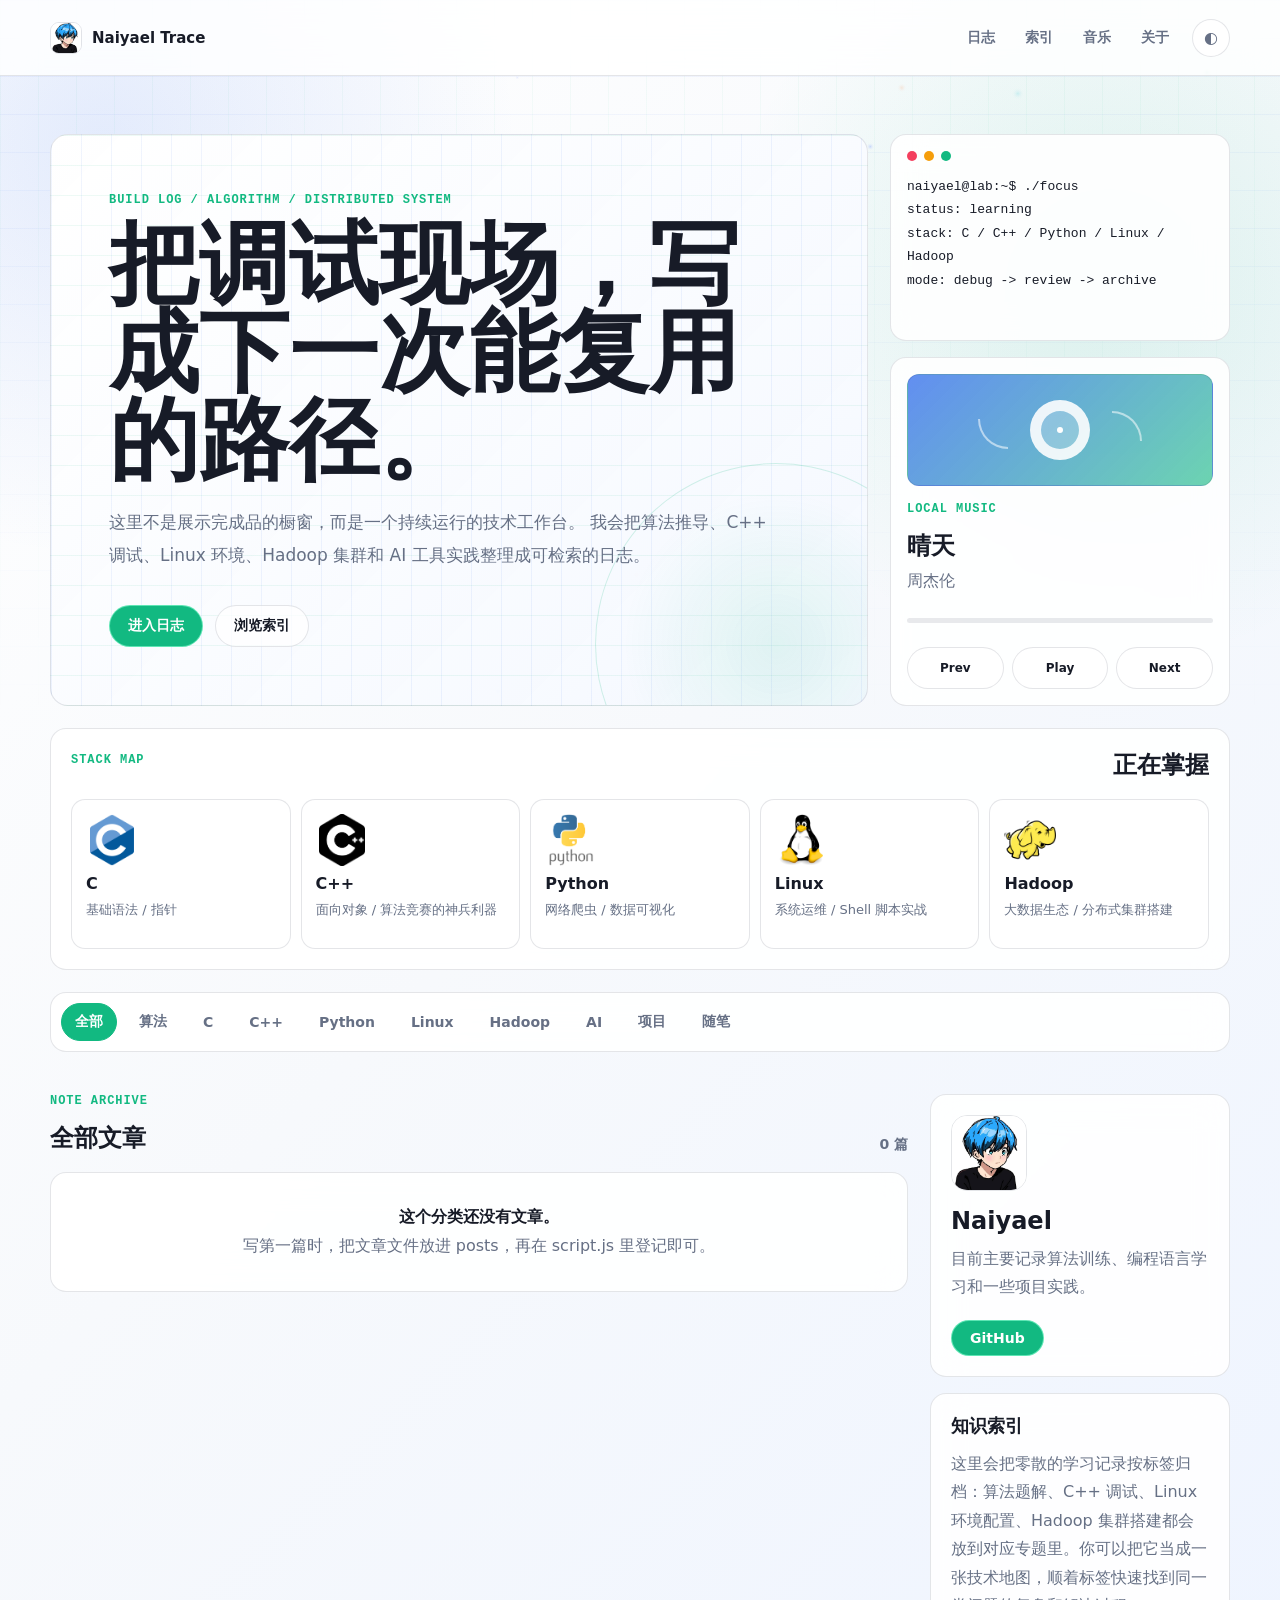
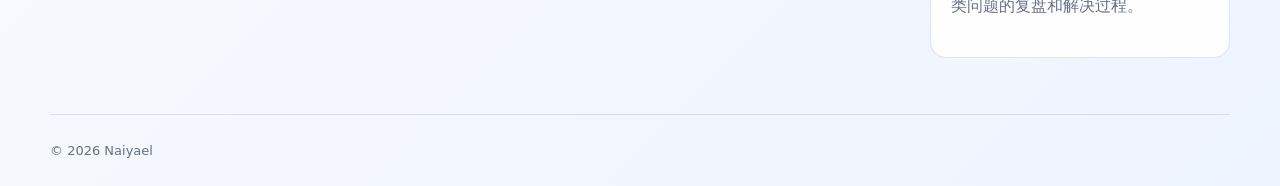
==== commit 4b74d8b1: "replace language icons with png assets" ====
--- a/index.html
+++ b/index.html
@@ -91,17 +91,17 @@
         </div>
         <div class="skill-grid">
           <article>
-            <img src="assets/icons/c.svg" alt="" />
+            <img src="assets/icons/c.png" alt="" />
             <strong>C</strong>
             <span>基础语法 / 指针</span>
           </article>
           <article>
-            <img src="assets/icons/cpp.svg" alt="" />
+            <img src="assets/icons/cpp.png" alt="" />
             <strong>C++</strong>
             <span>面向对象 / 算法竞赛的神兵利器</span>
           </article>
           <article>
-            <img src="assets/icons/python.svg" alt="" />
+            <img src="assets/icons/python.png" alt="" />
             <strong>Python</strong>
             <span>网络爬虫 / 数据可视化</span>
           </article>
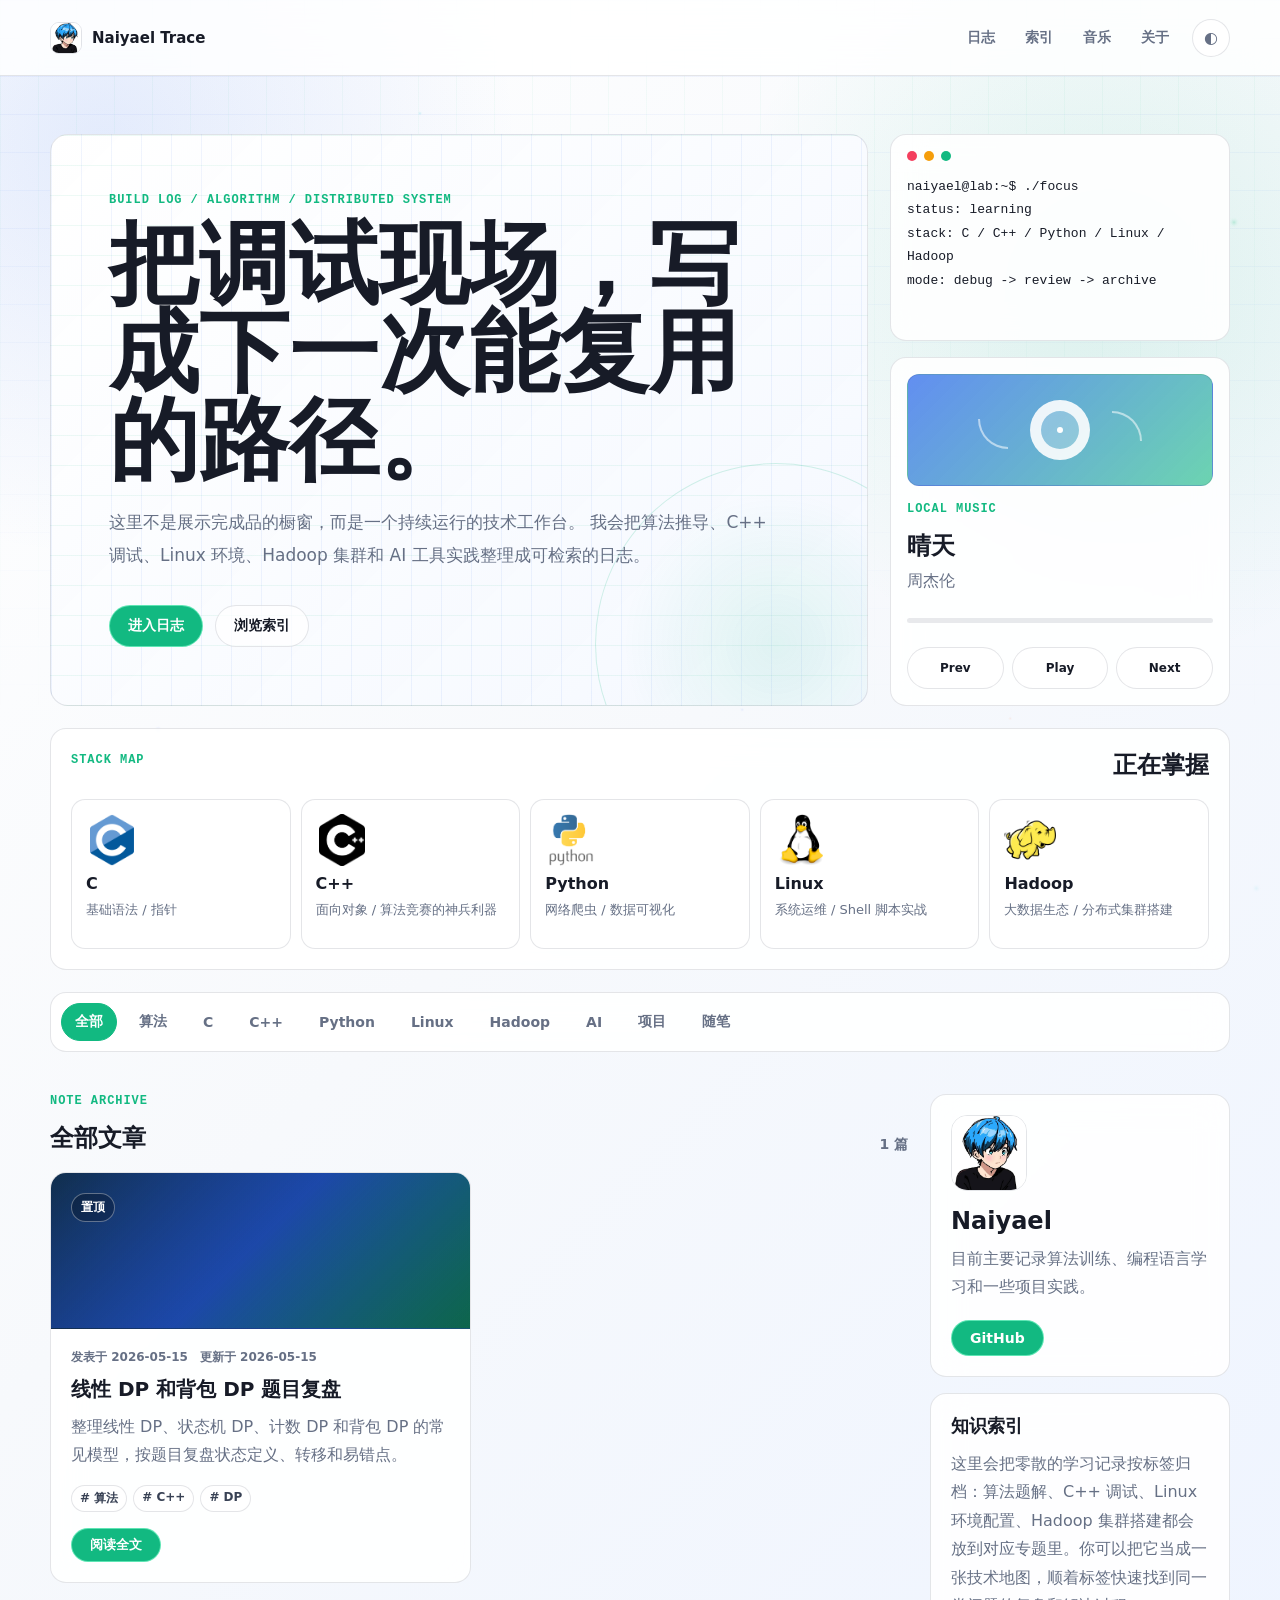
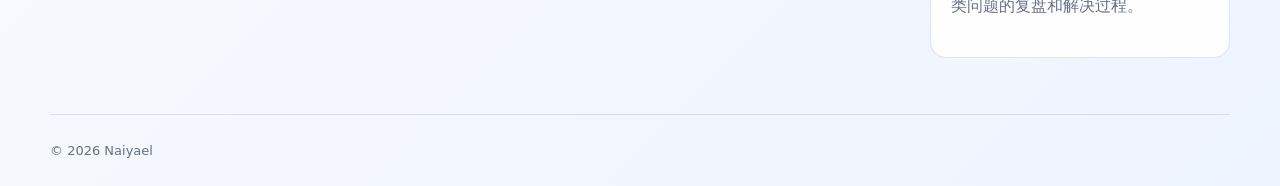
==== commit 823ba828: "update empty category message" ====
--- a/index.html
+++ b/index.html
@@ -144,7 +144,7 @@
           <div class="post-grid" id="post-grid"></div>
           <div class="empty-state" id="empty-state" hidden>
             <strong>这个分类还没有文章。</strong>
-            <span>写第一篇时，把文章文件放进 posts，再在 script.js 里登记即可。</span>
+            <span>相关内容还在整理中，可以先看看其他分类，后续会继续更新。</span>
           </div>
         </section>
 
--- a/styles.css
+++ b/styles.css
@@ -33,6 +33,10 @@
   box-sizing: border-box;
 }
 
+[hidden] {
+  display: none !important;
+}
+
 html {
   scroll-behavior: smooth;
 }
@@ -787,3 +791,125 @@
     flex-direction: column;
   }
 }
+
+.article-shell {
+  width: min(980px, calc(100% - 32px));
+  margin: 0 auto;
+  padding: 52px 0 80px;
+}
+
+.article-page {
+  color: var(--text);
+}
+
+.article-hero,
+.article-section {
+  border: 1px solid var(--line);
+  border-radius: 18px;
+  background: var(--panel);
+  backdrop-filter: blur(16px);
+}
+
+.article-hero {
+  padding: 42px;
+  margin-bottom: 22px;
+}
+
+.article-hero h1 {
+  max-width: 860px;
+  font-size: clamp(38px, 6vw, 68px);
+}
+
+.article-hero p {
+  max-width: 760px;
+  color: var(--muted);
+  font-size: 17px;
+  line-height: 1.85;
+}
+
+.article-meta {
+  display: flex;
+  flex-wrap: wrap;
+  gap: 8px;
+  margin-top: 24px;
+}
+
+.article-meta span {
+  border: 1px solid var(--line);
+  border-radius: 999px;
+  padding: 6px 10px;
+  color: var(--muted);
+  background: rgba(255, 255, 255, 0.5);
+  font-size: 13px;
+  font-weight: 700;
+}
+
+.article-section {
+  padding: 30px;
+  margin-bottom: 18px;
+}
+
+.article-section h2 {
+  margin-bottom: 18px;
+}
+
+.process-list,
+.review-list {
+  display: grid;
+  gap: 10px;
+  margin: 0;
+  padding-left: 22px;
+  color: var(--muted);
+  line-height: 1.8;
+}
+
+.process-list strong {
+  color: var(--text);
+}
+
+.problem-grid {
+  display: grid;
+  grid-template-columns: repeat(2, minmax(0, 1fr));
+  gap: 14px;
+}
+
+.problem-card {
+  border: 1px solid var(--line);
+  border-radius: 14px;
+  padding: 18px;
+  background: rgba(255, 255, 255, 0.66);
+}
+
+:root[data-theme="dark"] .problem-card,
+:root[data-theme="dark"] .article-meta span {
+  background: rgba(255, 255, 255, 0.04);
+}
+
+.problem-card h3 {
+  margin-bottom: 12px;
+}
+
+.problem-card p {
+  margin-bottom: 10px;
+  color: var(--muted);
+  line-height: 1.72;
+}
+
+.problem-card p:last-child {
+  margin-bottom: 0;
+}
+
+.problem-card strong {
+  color: var(--text);
+}
+
+@media (max-width: 720px) {
+  .article-hero,
+  .article-section {
+    padding: 24px;
+  }
+
+  .problem-grid {
+    grid-template-columns: 1fr;
+  }
+}
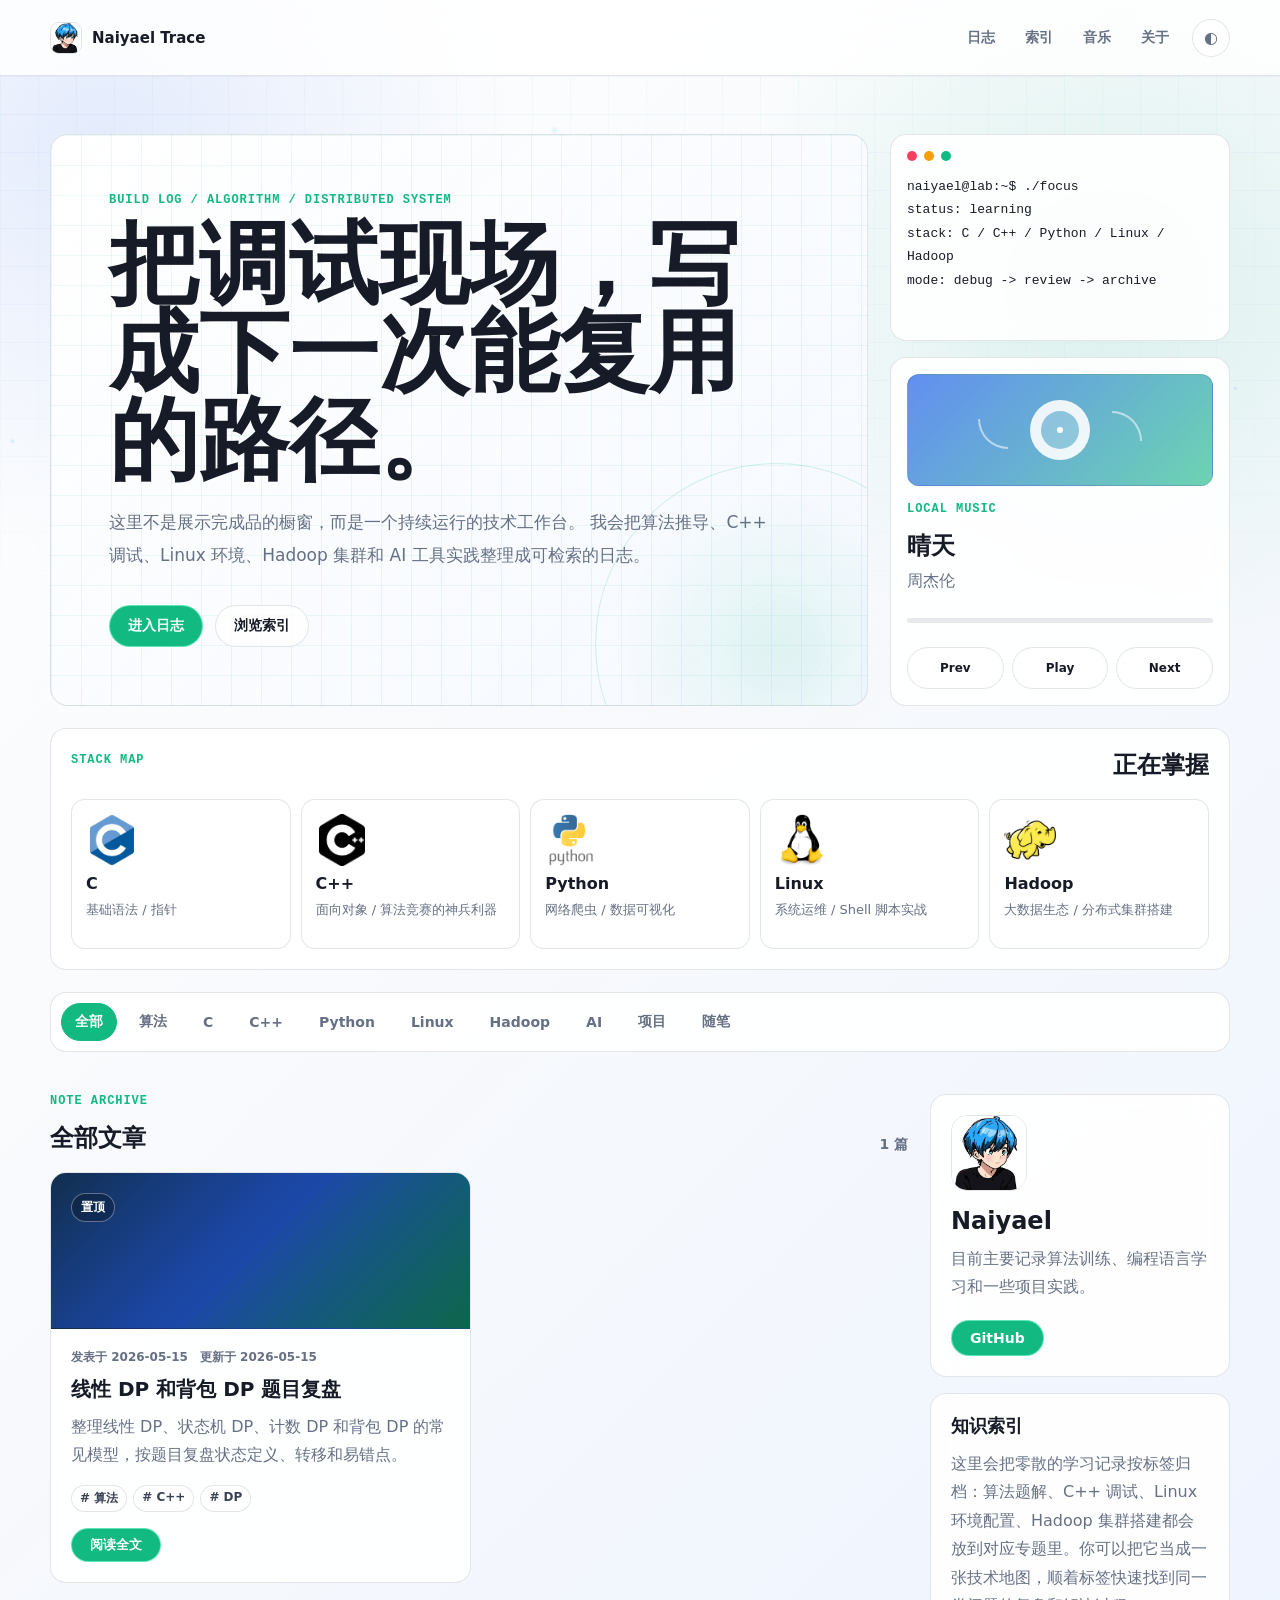
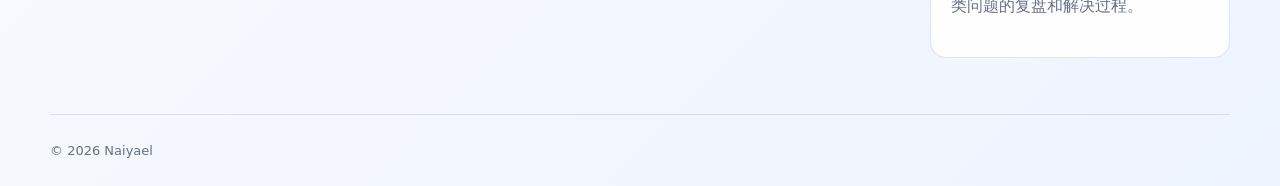
==== commit 3c1f5dea: "更新图标" ====
--- a/index.html
+++ b/index.html
@@ -8,11 +8,7 @@
       content="Naiyael 的个人技术博客，记录算法、编程语言、AI 学习和项目实践。"
     />
     <title>Naiyael Trace | 算法与工程日志</title>
-    <link
-      rel="icon"
-      type="image/svg+xml"
-      href="data:image/svg+xml,%3Csvg xmlns='http://www.w3.org/2000/svg' viewBox='0 0 64 64'%3E%3Crect width='64' height='64' rx='14' fill='%230b1020'/%3E%3Ctext x='11' y='42' font-family='Consolas,monospace' font-size='28' font-weight='800' fill='%237cf7c8'%3E%26gt;_%3C/text%3E%3C/svg%3E"
-    />
+    <link rel="icon" type="image/jpeg" href="assets/avatar.jpg" />
     <link rel="stylesheet" href="styles.css" />
   </head>
   <body>
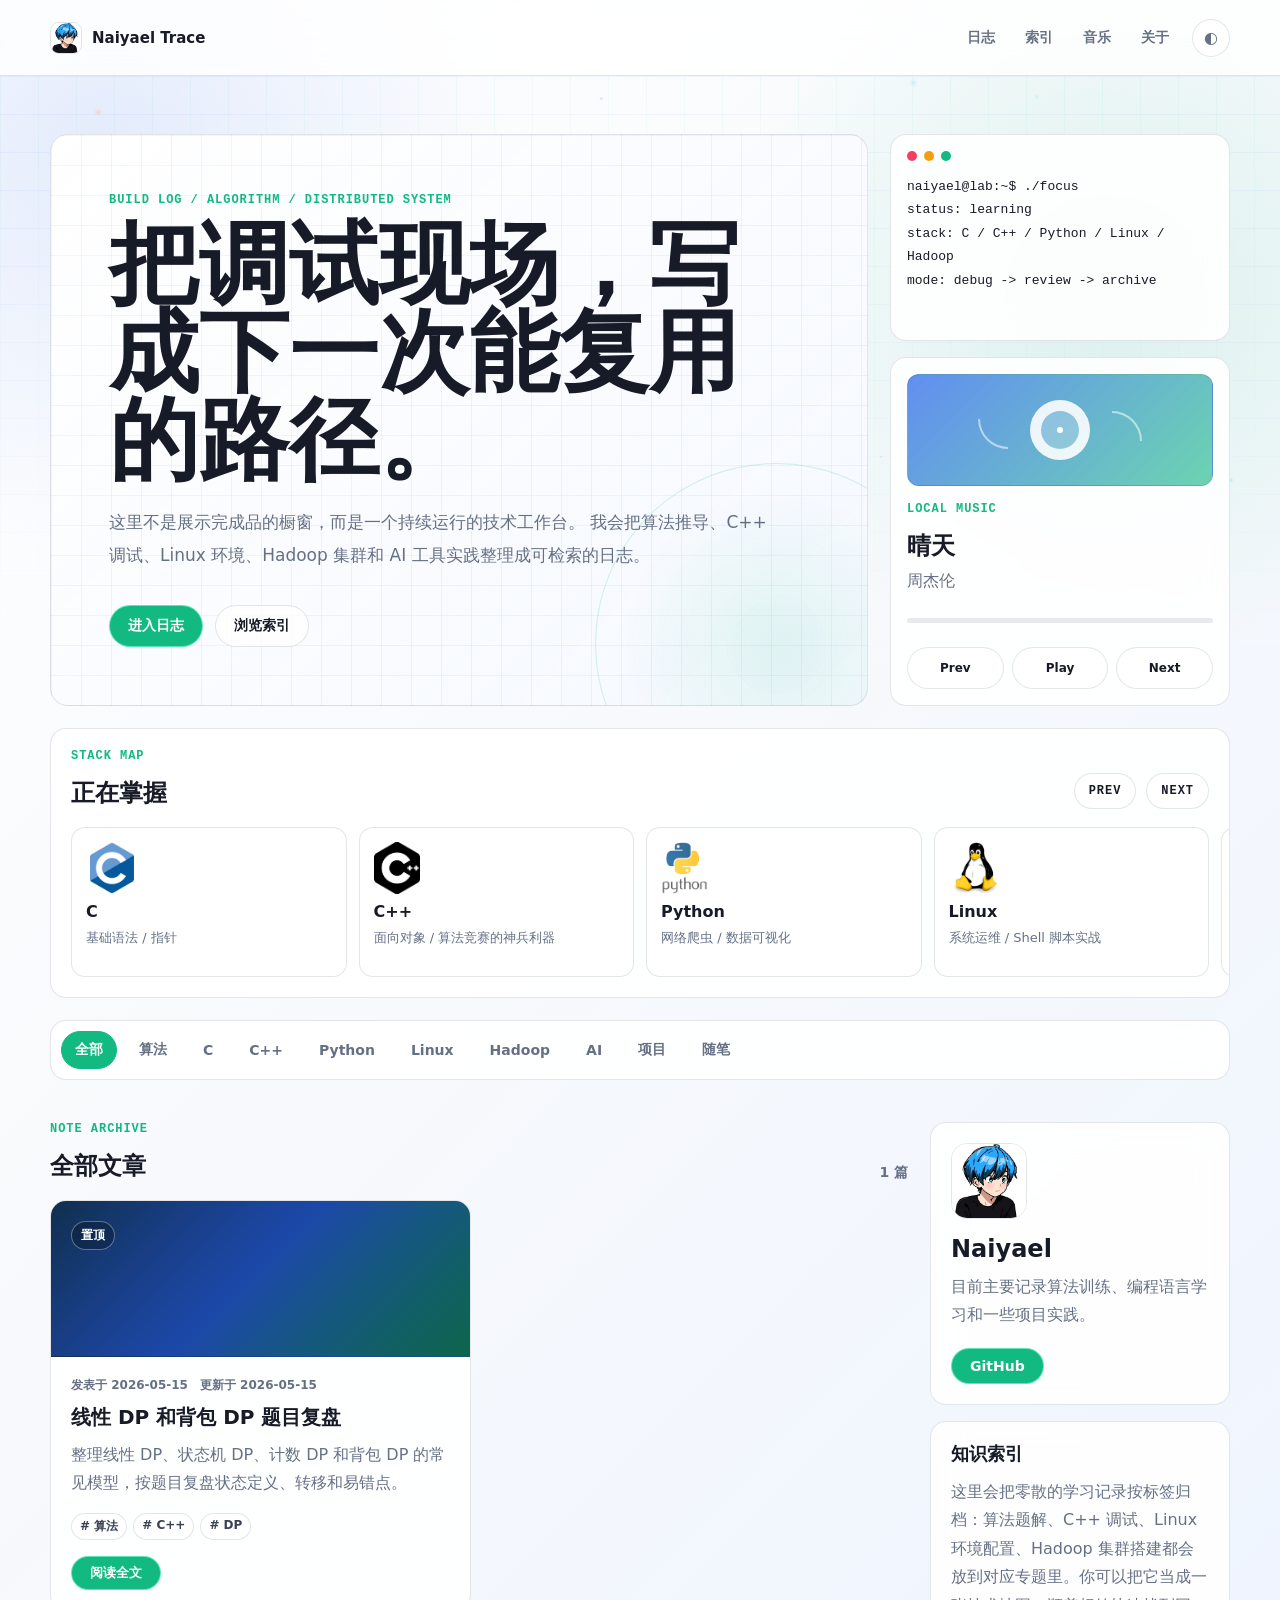
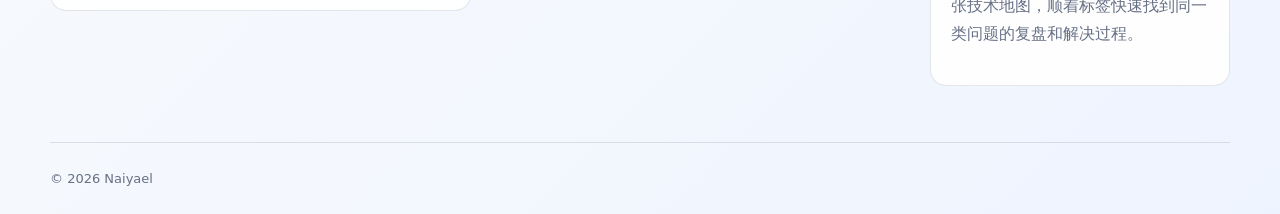
==== commit f5bd1404: "Update site skill stack" ====
--- a/index.html
+++ b/index.html
@@ -82,8 +82,14 @@
 
       <section class="skill-panel" aria-label="正在掌握的技术栈">
         <div class="section-heading">
-          <p class="eyebrow">STACK MAP</p>
-          <h2>正在掌握</h2>
+          <div>
+            <p class="eyebrow">STACK MAP</p>
+            <h2>正在掌握</h2>
+          </div>
+          <div class="skill-controls" aria-label="技术栈轮播控制">
+            <button class="skill-nav" type="button" id="skill-prev" aria-label="上一组技术栈">Prev</button>
+            <button class="skill-nav" type="button" id="skill-next" aria-label="下一组技术栈">Next</button>
+          </div>
         </div>
         <div class="skill-grid">
           <article>
@@ -110,6 +116,11 @@
             <img src="assets/icons/hadoop.png" alt="" />
             <strong>Hadoop</strong>
             <span>大数据生态 / 分布式集群搭建</span>
+          </article>
+          <article>
+            <img src="assets/icons/mysql.png" alt="" />
+            <strong>MySQL</strong>
+            <span>基础增删改查 / 单表查询</span>
           </article>
         </div>
       </section>
--- a/styles.css
+++ b/styles.css
@@ -471,6 +471,7 @@
 .skill-panel {
   margin-top: 22px;
   padding: 20px;
+  overflow: hidden;
 }
 
 .section-heading,
@@ -482,14 +483,45 @@
   margin-bottom: 18px;
 }
 
+.skill-controls {
+  display: flex;
+  gap: 10px;
+}
+
+.skill-nav {
+  border: 1px solid var(--line);
+  border-radius: 999px;
+  padding: 10px 14px;
+  color: var(--text);
+  background: rgba(255, 255, 255, 0.78);
+  cursor: pointer;
+  font-family: "SFMono-Regular", Consolas, "Liberation Mono", monospace;
+  font-size: 12px;
+  font-weight: 800;
+  letter-spacing: 0.08em;
+  text-transform: uppercase;
+  transition:
+    transform 0.25s ease,
+    border-color 0.25s ease,
+    background 0.25s ease;
+}
+
+.skill-nav:hover {
+  transform: translateY(-2px);
+  border-color: var(--blue);
+  background: rgba(79, 116, 255, 0.08);
+}
+
 .skill-grid {
-  display: grid;
-  grid-template-columns: repeat(5, minmax(0, 1fr));
-  gap: 10px;
+  display: flex;
+  gap: 12px;
+  will-change: transform;
+  transition: transform 0.45s ease;
 }
 
 .skill-grid article {
   display: grid;
+  flex: 0 0 calc((100% - 36px) / 4);
   min-height: 150px;
   grid-template-rows: 52px auto 1fr;
   gap: 8px;
@@ -509,9 +541,11 @@
 }
 
 .skill-grid img {
-  width: 52px;
+  width: auto;
   height: 52px;
+  max-width: 100%;
   object-fit: contain;
+  justify-self: start;
 }
 
 .skill-grid strong {
@@ -721,8 +755,8 @@
     grid-template-columns: 1fr;
   }
 
-  .skill-grid {
-    grid-template-columns: repeat(3, minmax(0, 1fr));
+  .skill-grid article {
+    flex-basis: calc((100% - 12px) / 2);
   }
 
   .sidebar {
@@ -760,7 +794,10 @@
     width: 100%;
   }
 
-  .skill-grid,
+  .skill-grid article {
+    flex-basis: 100%;
+  }
+
   .post-grid {
     grid-template-columns: 1fr;
   }
@@ -790,6 +827,15 @@
     align-items: flex-start;
     flex-direction: column;
   }
+
+  .skill-controls {
+    width: 100%;
+  }
+
+  .skill-nav {
+    flex: 1 1 0;
+    text-align: center;
+  }
 }
 
 .article-shell {
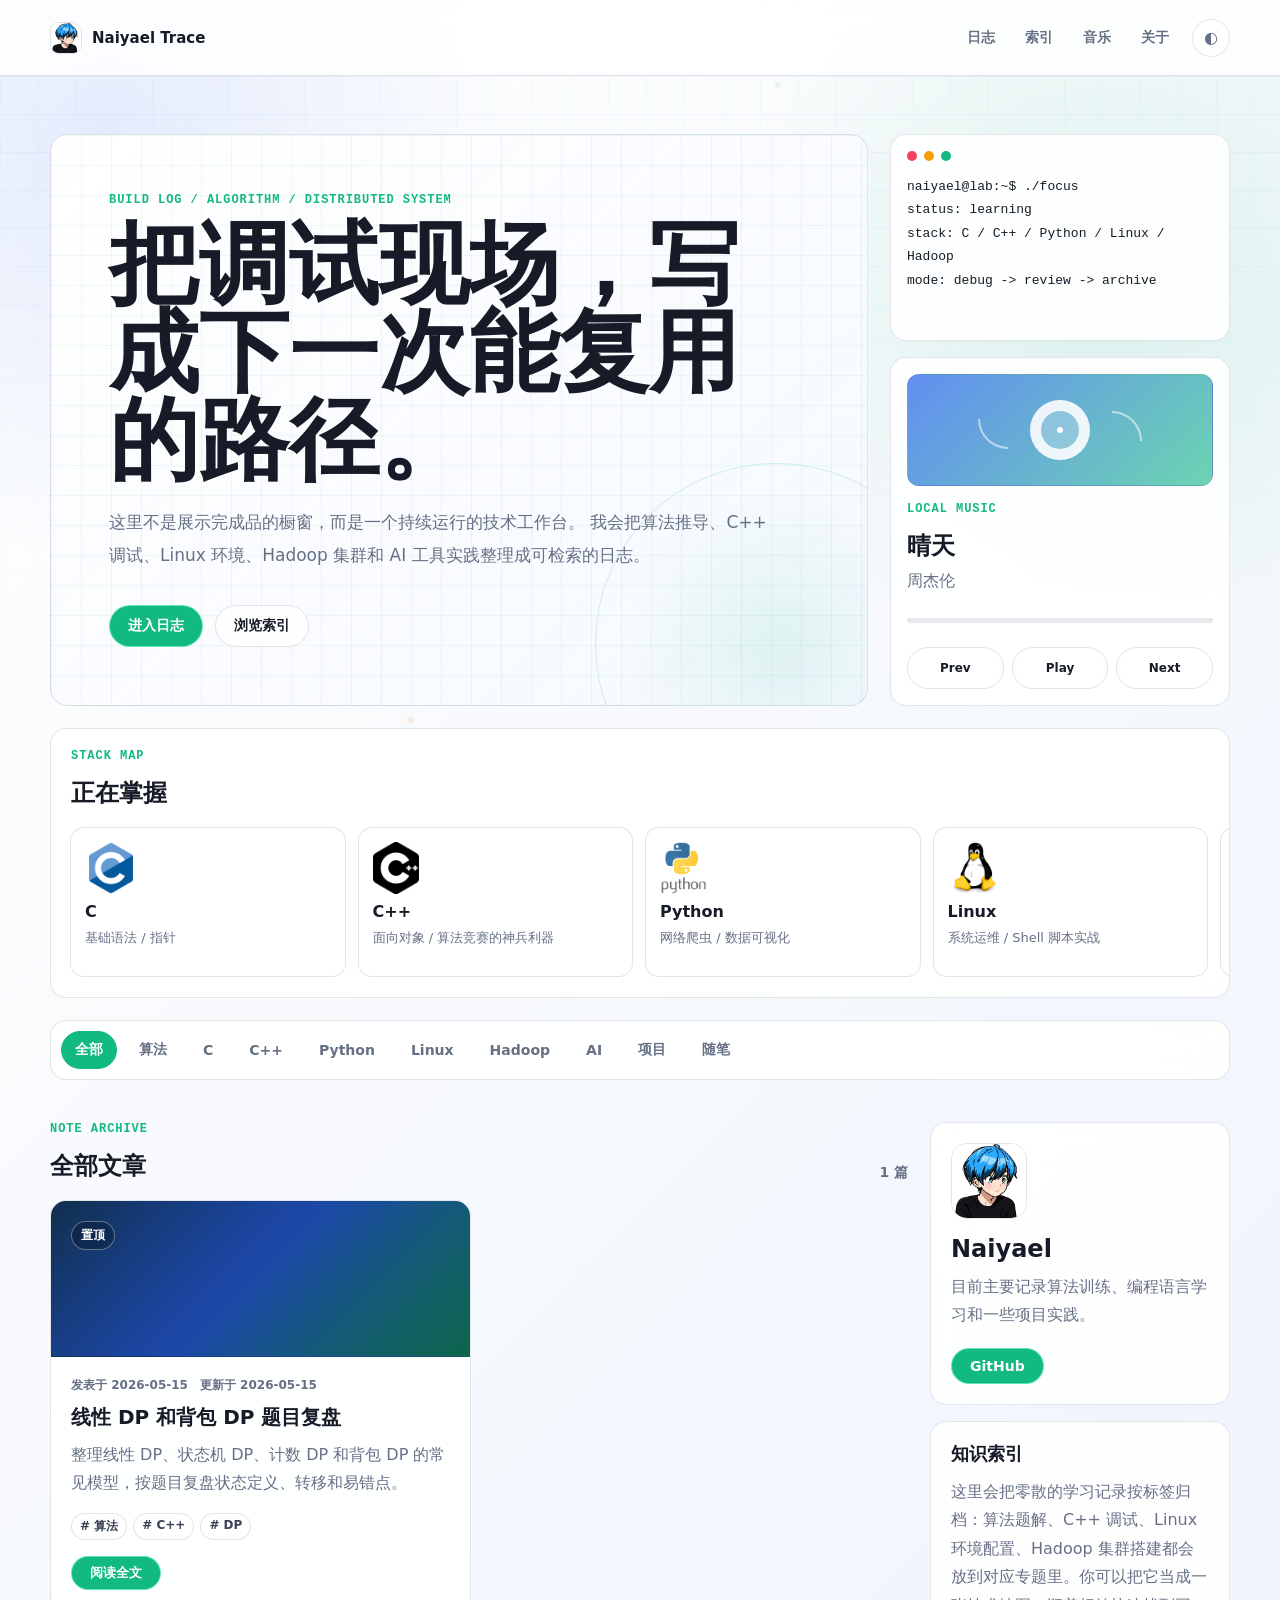
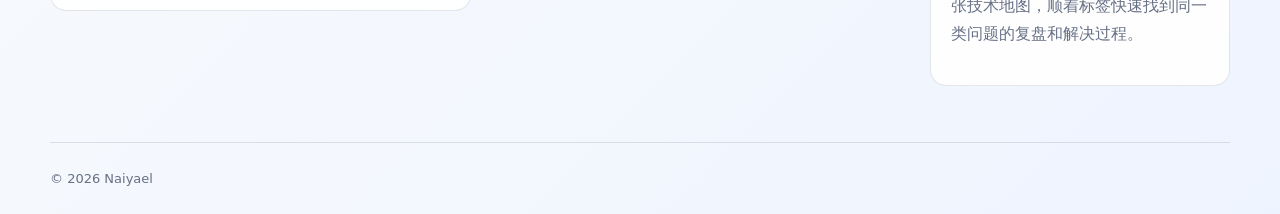
==== commit 4563b611: "添加java" ====
--- a/index.html
+++ b/index.html
@@ -86,10 +86,6 @@
             <p class="eyebrow">STACK MAP</p>
             <h2>正在掌握</h2>
           </div>
-          <div class="skill-controls" aria-label="技术栈轮播控制">
-            <button class="skill-nav" type="button" id="skill-prev" aria-label="上一组技术栈">Prev</button>
-            <button class="skill-nav" type="button" id="skill-next" aria-label="下一组技术栈">Next</button>
-          </div>
         </div>
         <div class="skill-grid">
           <article>
@@ -121,6 +117,11 @@
             <img src="assets/icons/mysql.png" alt="" />
             <strong>MySQL</strong>
             <span>基础增删改查 / 单表查询</span>
+          </article>
+          <article>
+            <img src="assets/icons/java.png" alt="" />
+            <strong>Java</strong>
+            <span>面向对象 / 基础语法和 JDK 开发环境</span>
           </article>
         </div>
       </section>
@@ -177,4 +178,4 @@
 
     <script src="script.js"></script>
   </body>
-</html>
+</html>
--- a/styles.css
+++ b/styles.css
@@ -483,40 +483,11 @@
   margin-bottom: 18px;
 }
 
-.skill-controls {
-  display: flex;
-  gap: 10px;
-}
-
-.skill-nav {
-  border: 1px solid var(--line);
-  border-radius: 999px;
-  padding: 10px 14px;
-  color: var(--text);
-  background: rgba(255, 255, 255, 0.78);
-  cursor: pointer;
-  font-family: "SFMono-Regular", Consolas, "Liberation Mono", monospace;
-  font-size: 12px;
-  font-weight: 800;
-  letter-spacing: 0.08em;
-  text-transform: uppercase;
-  transition:
-    transform 0.25s ease,
-    border-color 0.25s ease,
-    background 0.25s ease;
-}
-
-.skill-nav:hover {
-  transform: translateY(-2px);
-  border-color: var(--blue);
-  background: rgba(79, 116, 255, 0.08);
-}
-
 .skill-grid {
   display: flex;
   gap: 12px;
+  align-items: stretch;
   will-change: transform;
-  transition: transform 0.45s ease;
 }
 
 .skill-grid article {
@@ -828,14 +799,6 @@
     flex-direction: column;
   }
 
-  .skill-controls {
-    width: 100%;
-  }
-
-  .skill-nav {
-    flex: 1 1 0;
-    text-align: center;
-  }
 }
 
 .article-shell {
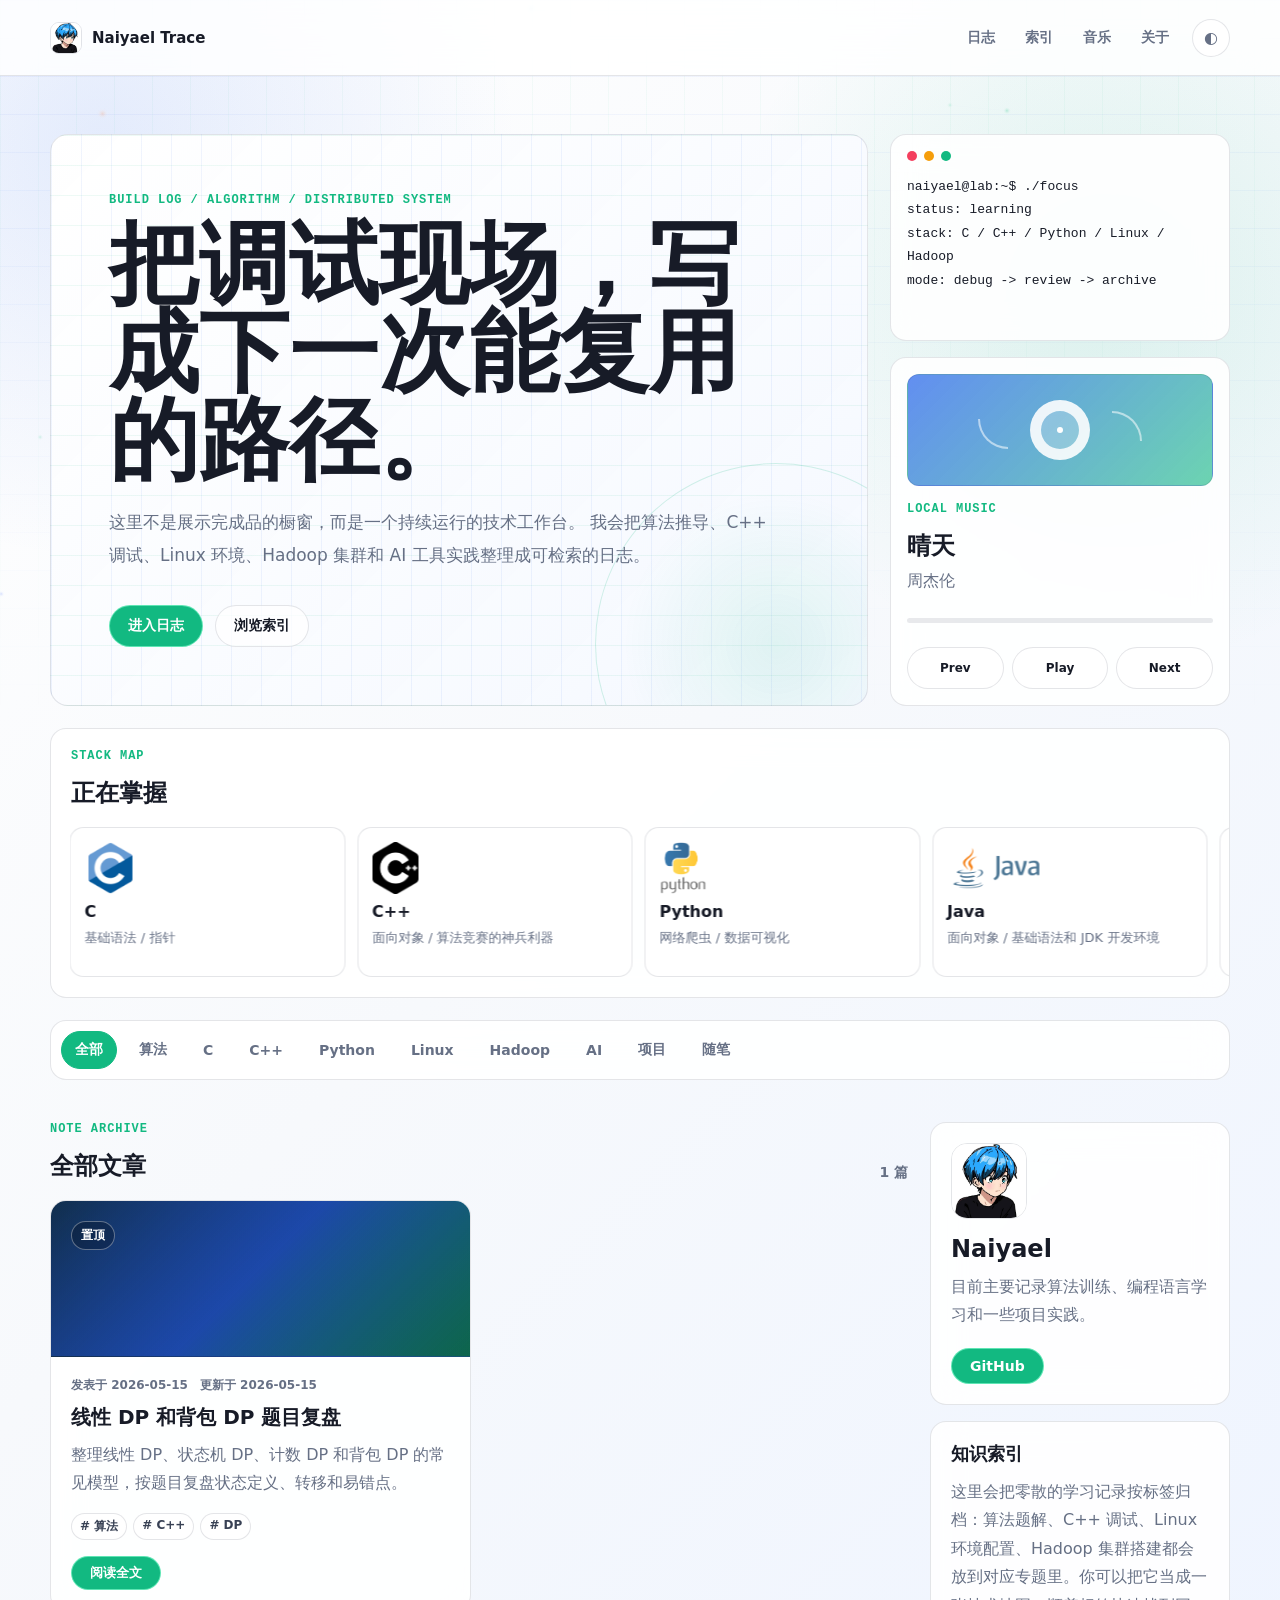
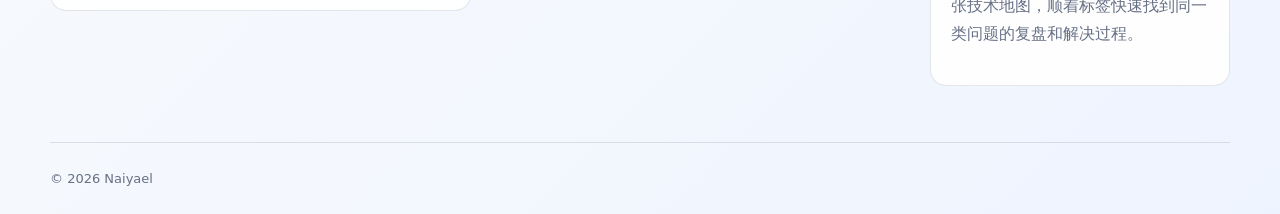
==== commit 7ad0e370: "添加java图标" ====
--- a/index.html
+++ b/index.html
@@ -104,6 +104,11 @@
             <span>网络爬虫 / 数据可视化</span>
           </article>
           <article>
+            <img src="assets/icons/java.png" alt="" />
+            <strong>Java</strong>
+            <span>面向对象 / 基础语法和 JDK 开发环境</span>
+          </article>
+          <article>
             <img src="assets/icons/linux.png" alt="" />
             <strong>Linux</strong>
             <span>系统运维 / Shell 脚本实战</span>
@@ -117,11 +122,6 @@
             <img src="assets/icons/mysql.png" alt="" />
             <strong>MySQL</strong>
             <span>基础增删改查 / 单表查询</span>
-          </article>
-          <article>
-            <img src="assets/icons/java.png" alt="" />
-            <strong>Java</strong>
-            <span>面向对象 / 基础语法和 JDK 开发环境</span>
           </article>
         </div>
       </section>
@@ -178,4 +178,4 @@
 
     <script src="script.js"></script>
   </body>
-</html>+</html>
